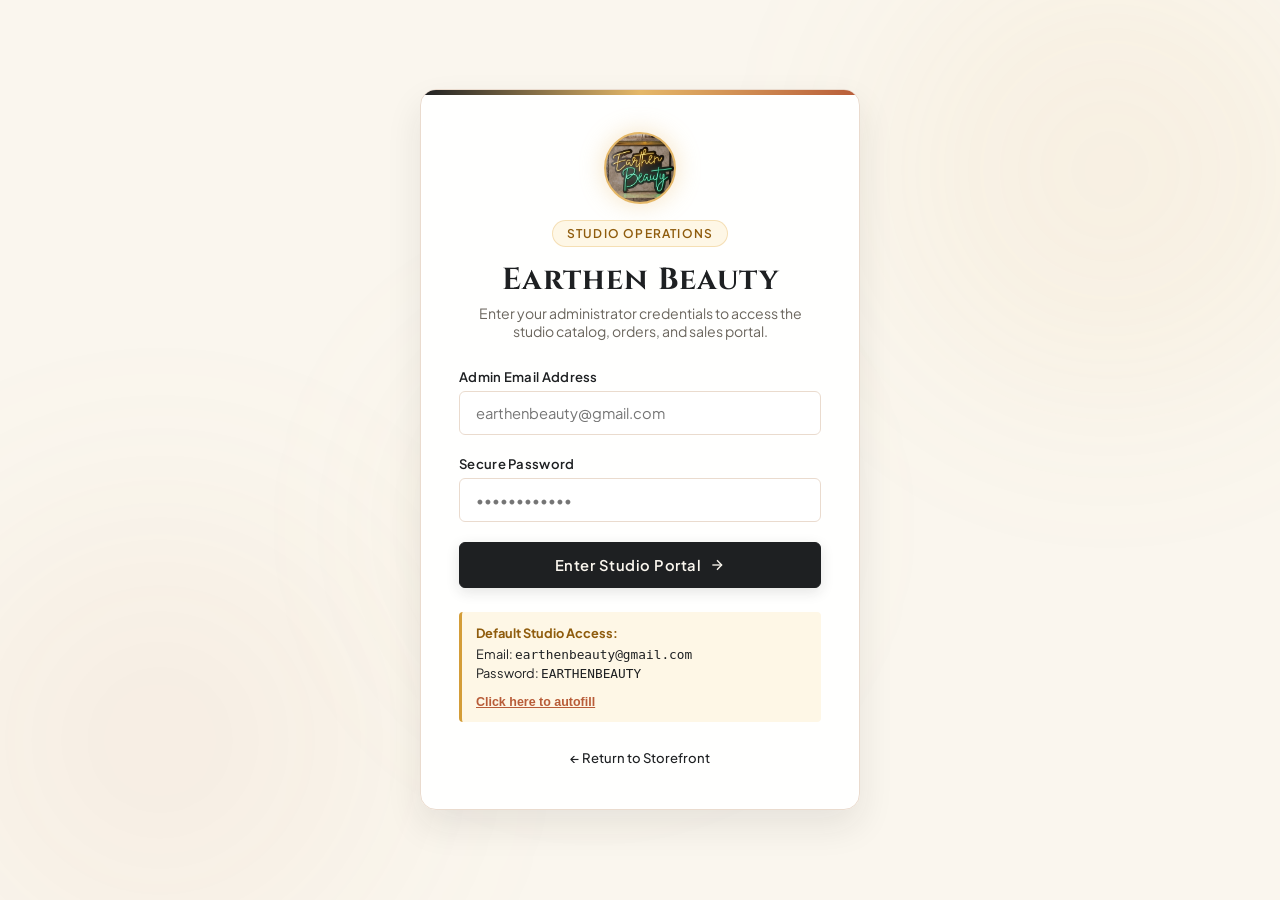
==== admin.html @ 443bb462 "Initial commit: Earthen Beauty full-stack platform with secure admin portal, Razorpay, Shiprocket, a" ====
<!DOCTYPE html>
<html lang="en">
<head>
  <meta charset="UTF-8">
  <meta name="viewport" content="width=device-width, initial-scale=1.0">
  <title>Studio Administration Portal | Earthen Beauty by Nupur</title>
  <link rel="stylesheet" href="css/admin.css">
  <link rel="icon" type="image/x-icon" href="images/categories/Candle.jpeg">
</head>
<body>

  <!-- Ambient Atmospheric Glow Orbs (Motion.dev Animated) -->
  <div class="admin-ambient-glow orb-terracotta" id="orb-terracotta"></div>
  <div class="admin-ambient-glow orb-forest" id="orb-forest"></div>
  <div class="admin-ambient-glow orb-gold" id="orb-gold"></div>

  <!-- ==========================================
       VIEW 1: SECURE ADMIN LOGIN
  ========================================== -->
  <div id="admin-login-view" class="admin-login-wrapper">
    <div class="admin-login-card">
      <div class="admin-login-header">
        <div class="admin-brand-emblem" style="background-image: url('images/hero/hero-bg.png');"></div>
        <span class="admin-login-badge">Studio Operations</span>
        <h1>Earthen Beauty</h1>
        <p>Enter your administrator credentials to access the studio catalog, orders, and sales portal.</p>
      </div>

      <div id="admin-login-error" class="login-credentials-hint" style="background:#fce8e6; border-left-color:#c5221f; color:#c5221f; display:none; margin-bottom:16px;">
        <!-- Error messages inserted here -->
      </div>

      <form id="admin-login-form">
        <div class="form-group">
          <label for="admin-email">Admin Email Address</label>
          <input type="email" id="admin-email" class="form-control" placeholder="earthenbeauty@gmail.com" required autocomplete="username">
        </div>

        <div class="form-group">
          <label for="admin-password">Secure Password</label>
          <input type="password" id="admin-password" class="form-control" placeholder="••••••••••••" required autocomplete="current-password">
        </div>

        <button type="submit" id="admin-login-submit-btn" class="btn-primary">
          <span>Enter Studio Portal</span>
          <svg viewBox="0 0 24 24" width="16" height="16" fill="none" stroke="currentColor" stroke-width="2"><line x1="5" y1="12" x2="19" y2="12"/><polyline points="12 5 19 12 12 19"/></svg>
        </button>
      </form>

      <div class="login-credentials-hint">
        <strong>Default Studio Access:</strong>
        Email: <code>earthenbeauty@gmail.com</code><br>
        Password: <code>EARTHENBEAUTY</code>
        <div style="margin-top: 8px;">
          <button type="button" onclick="fillAdminDemo()" style="background:none; border:none; color:var(--primary-terracotta); font-weight:600; font-size:0.78rem; cursor:pointer; text-decoration:underline;">Click here to autofill</button>
        </div>
      </div>

      <div style="text-align: center; margin-top: 24px;">
        <a href="index.html" style="font-size: 0.82rem; color: var(--forest-green); text-decoration: none; font-weight: 500;">← Return to Storefront</a>
      </div>
    </div>
  </div>

  <!-- ==========================================
       VIEW 2: ADMIN WORKSPACE (LOGGED IN)
  ========================================== -->
  <div id="admin-workspace-view" class="admin-workspace" style="display: none;">

    <!-- Top Navigation Bar -->
    <header class="admin-navbar">
      <div class="admin-navbar-inner">
        <a href="#" class="admin-brand">
          <div class="admin-logo-mark" style="background-image: url('images/hero/hero-bg.png');"></div>
          <div class="admin-brand-text">
            <h2>Earthen Beauty</h2>
            <span>Studio Admin</span>
          </div>
        </a>

        <!-- Navigation Tabs -->
        <nav class="admin-nav-tabs">
          <div class="nav-tab-indicator" id="nav-tab-indicator"></div>
          <button type="button" class="admin-tab-btn active" data-tab="dashboard" onclick="switchTab('dashboard')">
            <svg viewBox="0 0 24 24" width="15" height="15" fill="none" stroke="currentColor" stroke-width="2"><rect x="3" y="3" width="7" height="9" rx="1"/><rect x="14" y="3" width="7" height="5" rx="1"/><rect x="14" y="12" width="7" height="9" rx="1"/><rect x="3" y="16" width="7" height="5" rx="1"/></svg>
            <span>Dashboard</span>
          </button>
          <button type="button" class="admin-tab-btn" data-tab="products" onclick="switchTab('products')">
            <svg viewBox="0 0 24 24" width="15" height="15" fill="none" stroke="currentColor" stroke-width="2"><path d="M6 2L3 6v14a2 2 0 0 0 2 2h14a2 2 0 0 0 2-2V6l-3-4z"/><line x1="3" y1="6" x2="21" y2="6"/><path d="M16 10a4 4 0 0 1-8 0"/></svg>
            <span>Products</span>
          </button>
          <button type="button" class="admin-tab-btn" data-tab="orders" onclick="switchTab('orders')">
            <svg viewBox="0 0 24 24" width="15" height="15" fill="none" stroke="currentColor" stroke-width="2"><path d="M21 16V8a2 2 0 0 0-1-1.73l-7-4a2 2 0 0 0-2 0l-7 4A2 2 0 0 0 3 8v8a2 2 0 0 0 1 1.73l7 4a2 2 0 0 0 2 0l7-4A2 2 0 0 0 21 16z"/><polyline points="3.27 6.96 12 12.01 20.73 6.96"/><line x1="12" y1="22.08" x2="12" y2="12"/></svg>
            <span>Orders</span>
          </button>
          <button type="button" class="admin-tab-btn" data-tab="inquiries" onclick="switchTab('inquiries')">
            <svg viewBox="0 0 24 24" width="15" height="15" fill="none" stroke="currentColor" stroke-width="2"><path d="M21 15a2 2 0 0 1-2 2H7l-4 4V5a2 2 0 0 1 2-2h14a2 2 0 0 1 2 2z"/></svg>
            <span>Inquiries</span>
          </button>
          <button type="button" class="admin-tab-btn" data-tab="team" onclick="switchTab('team')">
            <svg viewBox="0 0 24 24" width="15" height="15" fill="none" stroke="currentColor" stroke-width="2"><path d="M17 21v-2a4 4 0 0 0-4-4H5a4 4 0 0 0-4 4v2"/><circle cx="9" cy="7" r="4"/><path d="M23 21v-2a4 4 0 0 0-3-3.87"/><path d="M16 3.13a4 4 0 0 1 0 7.75"/></svg>
            <span>Team</span>
          </button>
        </nav>

        <!-- Right User Actions -->
        <div class="admin-nav-actions">
          <a href="index.html" target="_blank" class="storefront-link" title="Open live storefront in new tab">
            <svg viewBox="0 0 24 24" width="14" height="14" fill="none" stroke="currentColor" stroke-width="2"><circle cx="12" cy="12" r="10"/><line x1="2" y1="12" x2="22" y2="12"/><path d="M12 2a15.3 15.3 0 0 1 4 10 15.3 15.3 0 0 1-4 10 15.3 15.3 0 0 1-4-10 15.3 15.3 0 0 1 4-10z"/></svg>
            <span>View Store</span>
          </a>
          <div class="admin-user-info">
            <div class="admin-avatar" id="admin-avatar-letter">A</div>
            <div class="admin-user-details">
              <div class="admin-user-name" id="admin-profile-name">Studio Admin</div>
              <div class="admin-user-role" id="admin-profile-role">earthenbeauty@gmail.com</div>
            </div>
          </div>
          <button type="button" class="btn-logout" onclick="adminLogout()" title="Sign Out">
            <svg viewBox="0 0 24 24" width="14" height="14" fill="none" stroke="currentColor" stroke-width="2"><path d="M9 21H5a2 2 0 0 1-2-2V5a2 2 0 0 1 2-2h4"/><polyline points="16 17 21 12 16 7"/><line x1="21" y1="12" x2="9" y2="12"/></svg>
            <span>Sign Out</span>
          </button>
        </div>
      </div>
    </header>

    <!-- Main Workspace Container -->
    <main class="admin-container">

      <!-- ==========================================
           TAB 1: DASHBOARD
      ========================================== -->
      <div id="tab-dashboard" class="admin-tab-pane">
        <div class="page-header">
          <div class="page-title">
            <h1>Studio Overview</h1>
            <p>Real-time orders, catalog health, and sales performance.</p>
          </div>
          <div class="quick-action-bar" style="margin-bottom:0;">
            <button type="button" class="btn-accent" onclick="openAddProductModal()">
              <svg viewBox="0 0 24 24" width="15" height="15" fill="none" stroke="currentColor" stroke-width="2.5"><line x1="12" y1="5" x2="12" y2="19"/><line x1="5" y1="12" x2="19" y2="12"/></svg>
              <span>Add New Product</span>
            </button>
            <button type="button" class="btn-secondary" onclick="switchTab('orders')">Manage Orders</button>
          </div>
        </div>

        <!-- 4 Stat Metric Cards -->
        <div class="stats-grid">
          <div class="stat-card">
            <div class="stat-info">
              <span>Total Revenue</span>
              <h3 id="dash-revenue">₹0</h3>
              <p>Razorpay settled sales</p>
            </div>
            <div class="stat-icon revenue">
              <svg viewBox="0 0 24 24" width="22" height="22" fill="none" stroke="currentColor" stroke-width="2"><line x1="12" y1="1" x2="12" y2="23"/><path d="M17 5H9.5a3.5 3.5 0 0 0 0 7h5a3.5 3.5 0 0 1 0 7H6"/></svg>
            </div>
          </div>

          <div class="stat-card">
            <div class="stat-info">
              <span>Customer Orders</span>
              <h3 id="dash-orders">0 / 0</h3>
              <p>Paid vs total recorded</p>
            </div>
            <div class="stat-icon orders">
              <svg viewBox="0 0 24 24" width="22" height="22" fill="none" stroke="currentColor" stroke-width="2"><path d="M21 16V8a2 2 0 0 0-1-1.73l-7-4a2 2 0 0 0-2 0l-7 4A2 2 0 0 0 3 8v8a2 2 0 0 0 1 1.73l7 4a2 2 0 0 0 2 0l7-4A2 2 0 0 0 21 16z"/><polyline points="3.27 6.96 12 12.01 20.73 6.96"/><line x1="12" y1="22.08" x2="12" y2="12"/></svg>
            </div>
          </div>

          <div class="stat-card">
            <div class="stat-info">
              <span>Live Products</span>
              <h3 id="dash-products">0</h3>
              <p>Active in shop catalog</p>
            </div>
            <div class="stat-icon products">
              <svg viewBox="0 0 24 24" width="22" height="22" fill="none" stroke="currentColor" stroke-width="2"><path d="M6 2L3 6v14a2 2 0 0 0 2 2h14a2 2 0 0 0 2-2V6l-3-4z"/><line x1="3" y1="6" x2="21" y2="6"/><path d="M16 10a4 4 0 0 1-8 0"/></svg>
            </div>
          </div>

          <div class="stat-card">
            <div class="stat-info">
              <span>Total Customers</span>
              <h3 id="dash-customers">0</h3>
              <p>Registered buyers</p>
            </div>
            <div class="stat-icon customers">
              <svg viewBox="0 0 24 24" width="22" height="22" fill="none" stroke="currentColor" stroke-width="2"><path d="M17 21v-2a4 4 0 0 0-4-4H5a4 4 0 0 0-4 4v2"/><circle cx="9" cy="7" r="4"/><path d="M23 21v-2a4 4 0 0 0-3-3.87"/><path d="M16 3.13a4 4 0 0 1 0 7.75"/></svg>
            </div>
          </div>
        </div>

        <!-- Recent Orders Card -->
        <div class="admin-card">
          <div class="admin-card-header">
            <h2>Recent Orders & Fulfillment</h2>
            <button type="button" class="btn-secondary" onclick="switchTab('orders')">View All Orders →</button>
          </div>
          <div class="table-responsive">
            <table class="admin-table">
              <thead>
                <tr>
                  <th>Order #</th>
                  <th>Customer</th>
                  <th>Amount</th>
                  <th>Payment Status</th>
                  <th>Shipment</th>
                  <th>Date</th>
                </tr>
              </thead>
              <tbody id="dash-recent-orders-tbody">
                <tr><td colspan="6" style="text-align:center; padding:30px; color:var(--text-muted);">Loading orders...</td></tr>
              </tbody>
            </table>
          </div>
        </div>
      </div>

      <!-- ==========================================
           TAB 2: PRODUCTS & CATALOG
      ========================================== -->
      <div id="tab-products" class="admin-tab-pane" style="display: none;">
        <div class="page-header">
          <div class="page-title">
            <h1>Catalog Management</h1>
            <p>Add new products, update prices, toggle stock, and upload photographs.</p>
          </div>
          <button type="button" class="btn-accent" onclick="openAddProductModal()">
            <svg viewBox="0 0 24 24" width="15" height="15" fill="none" stroke="currentColor" stroke-width="2.5"><line x1="12" y1="5" x2="12" y2="19"/><line x1="5" y1="12" x2="19" y2="12"/></svg>
            <span>Add New Product</span>
          </button>
        </div>

        <div class="admin-card">
          <div class="admin-card-header">
            <div style="display:flex; align-items:center; gap:12px; flex-wrap:wrap;">
              <input type="text" id="product-search-input" class="form-control" style="width:240px; padding:8px 12px; font-size:0.85rem;" placeholder="Search products..." oninput="filterProducts()">
              <select id="product-category-filter" class="form-control" style="width:200px; padding:8px 12px; font-size:0.85rem;" onchange="filterProducts()">
                <option value="">All Categories</option>
                <option value="candles">Candles</option>
                <option value="diffusers">Diffusers</option>
                <option value="mist-spray">Mist & Spray</option>
                <option value="wax-sachet">Wax Sachet</option>
                <option value="soaps">Soaps</option>
                <option value="concrete-decor">Concrete Decor</option>
              </select>
            </div>
            <span class="badge badge-paid" id="products-count-badge">0 items</span>
          </div>

          <div class="table-responsive">
            <table class="admin-table">
              <thead>
                <tr>
                  <th>Product Details</th>
                  <th>Price (₹)</th>
                  <th>Inventory</th>
                  <th>Description</th>
                  <th>Actions</th>
                </tr>
              </thead>
              <tbody id="products-table-tbody">
                <tr><td colspan="5" style="text-align:center; padding:40px; color:var(--text-muted);">Loading catalog items...</td></tr>
              </tbody>
            </table>
          </div>
        </div>
      </div>

      <!-- ==========================================
           TAB 3: ORDERS & SHIPROCKET
      ========================================== -->
      <div id="tab-orders" class="admin-tab-pane" style="display: none;">
        <div class="page-header">
          <div class="page-title">
            <h1>Customer Orders & Shiprocket Fulfillment</h1>
            <p>Monitor Razorpay payments and manage Shiprocket dispatches.</p>
          </div>
          <div style="display:flex; align-items:center; gap:12px;">
            <select id="orders-status-filter" class="form-control" style="width:180px; padding:8px 12px; font-size:0.85rem;" onchange="filterOrders()">
              <option value="">All Orders</option>
              <option value="paid">Paid Only</option>
              <option value="pending">Pending Payment</option>
              <option value="shipped">Shipped</option>
            </select>
          </div>
        </div>

        <div class="admin-card">
          <div class="table-responsive">
            <table class="admin-table">
              <thead>
                <tr>
                  <th>Order # & Date</th>
                  <th>Customer & Delivery</th>
                  <th>Items</th>
                  <th>Total</th>
                  <th>Payment (Razorpay)</th>
                  <th>Shipment (Shiprocket)</th>
                  <th>Action</th>
                </tr>
              </thead>
              <tbody id="orders-table-tbody">
                <tr><td colspan="7" style="text-align:center; padding:40px; color:var(--text-muted);">Loading customer orders...</td></tr>
              </tbody>
            </table>
          </div>
        </div>
      </div>

      <!-- ==========================================
           TAB 4: INQUIRIES & CUSTOM QUOTES
      ========================================== -->
      <div id="tab-inquiries" class="admin-tab-pane" style="display: none;">
        <div class="page-header">
          <div class="page-title">
            <h1>Customer Inquiries & Custom Quotes</h1>
            <p>View messages from Contact form and Bulk Order / Bespoke candle requests.</p>
          </div>
          <div style="display:flex; align-items:center; gap:12px;">
            <select id="inquiries-type-filter" class="form-control" style="width:180px; padding:8px 12px; font-size:0.85rem;" onchange="filterInquiries()">
              <option value="all">All Submissions</option>
              <option value="contact">Contact Messages</option>
              <option value="custom_quotes">Bulk Quotes</option>
            </select>
          </div>
        </div>

        <div class="admin-card">
          <div class="table-responsive">
            <table class="admin-table">
              <thead>
                <tr>
                  <th>Type & Date</th>
                  <th>Contact Details</th>
                  <th>Subject / Occasion</th>
                  <th>Message / Requirements</th>
                  <th>Status</th>
                  <th>Action</th>
                </tr>
              </thead>
              <tbody id="inquiries-table-tbody">
                <tr><td colspan="6" style="text-align:center; padding:40px; color:var(--text-muted);">Loading inquiries & quotes...</td></tr>
              </tbody>
            </table>
          </div>
        </div>
      </div>

      <!-- ==========================================
           TAB 4: STUDIO TEAM
      ========================================== -->
      <div id="tab-team" class="admin-tab-pane" style="display: none;">
        <div class="page-header">
          <div class="page-title">
            <h1>Studio Administrators</h1>
            <p>Manage team member logins and permissions.</p>
          </div>
        </div>

        <div style="display:grid; grid-template-columns:2fr 1fr; gap:24px;" class="form-grid-2">
          <!-- Team Table -->
          <div class="admin-card">
            <div class="admin-card-header">
              <h2>Active Administrators</h2>
            </div>
            <div class="table-responsive">
              <table class="admin-table">
                <thead>
                  <tr>
                    <th>Name</th>
                    <th>Email</th>
                    <th>Role</th>
                    <th>Created</th>
                    <th>Remove</th>
                  </tr>
                </thead>
                <tbody id="team-table-tbody">
                  <tr><td colspan="5" style="text-align:center; padding:30px; color:var(--text-muted);">Loading administrators...</td></tr>
                </tbody>
              </table>
            </div>
          </div>

          <!-- Add Admin Form -->
          <div class="admin-card">
            <div class="admin-card-header">
              <h2>Add Administrator</h2>
            </div>
            <div style="padding: 24px;">
              <form onsubmit="addNewAdmin(event)">
                <div class="form-group">
                  <label>Full Name</label>
                  <input type="text" id="new-admin-name" class="form-control" placeholder="e.g. Nupur Sharma" required>
                </div>
                <div class="form-group">
                  <label>Email Address</label>
                  <input type="email" id="new-admin-email" class="form-control" placeholder="e.g. nupur@earthenbeauty.com" required>
                </div>
                <div class="form-group">
                  <label>Password</label>
                  <input type="password" id="new-admin-password" class="form-control" placeholder="••••••••" required>
                </div>
                <div class="form-group">
                  <label>Access Role</label>
                  <select id="new-admin-role" class="form-control">
                    <option value="admin">Administrator</option>
                    <option value="manager">Operations Manager</option>
                  </select>
                </div>
                <button type="submit" class="btn-primary" style="margin-top:8px;">Add Team Member</button>
              </form>
            </div>
          </div>
        </div>
      </div>

    </main>
  </div>

  <!-- ==========================================
       MODAL: ADD / EDIT PRODUCT
  ========================================== -->
  <div id="product-modal" class="admin-modal-backdrop" onclick="if(event.target === this) closeProductModal()">
    <div class="admin-modal-card">
      <div class="modal-header">
        <h3 id="product-modal-title">Add New Handcrafted Product</h3>
        <button type="button" class="modal-close-btn" onclick="closeProductModal()">×</button>
      </div>

      <div class="form-group">
        <label>Product Photograph</label>
        <div class="upload-dropzone">
          <input type="file" id="modal-prod-file" accept="image/png, image/jpeg, image/webp">
          <p style="font-size:0.88rem; color:var(--text-main); font-weight:600;">Click or drag an image here</p>
          <p style="font-size:0.76rem; color:var(--text-muted);">Supports JPG, PNG, or WEBP</p>
          <img id="modal-image-preview" class="upload-preview" alt="Preview">
        </div>
        <div style="margin-top:8px;">
          <input type="text" id="modal-image-url-input" class="form-control" style="font-size:0.8rem;" placeholder="Or paste existing image path / URL (e.g. images/candles/...)">
        </div>
      </div>

      <div class="form-grid-2">
        <div class="form-group">
          <label>Product Name</label>
          <input type="text" id="modal-prod-name" class="form-control" placeholder="e.g. Lotus Urli Candle" required>
        </div>
        <div class="form-group">
          <label>Price in INR (₹)</label>
          <input type="number" id="modal-prod-price" class="form-control" placeholder="399" min="1" step="1" required>
        </div>
      </div>

      <div class="form-grid-2">
        <div class="form-group">
          <label>Category</label>
          <select id="modal-prod-category" class="form-control">
            <option value="candles">Candles</option>
            <option value="diffusers">Diffusers</option>
            <option value="mist-spray">Mist & Spray</option>
            <option value="wax-sachet">Wax Sachet</option>
            <option value="soaps">Soaps</option>
            <option value="concrete-decor">Concrete Decor</option>
          </select>
        </div>
        <div class="form-group">
          <label>Subcategory (Optional)</label>
          <input type="text" id="modal-prod-subcategory" class="form-control" placeholder="e.g. wooden-base, glass-jar, urli, linen-mist">
        </div>
      </div>

      <div class="form-group">
        <label>Description / Fragrance Notes</label>
        <textarea id="modal-prod-desc" class="form-control" rows="3" placeholder="Artisanal hand-poured candle crafted with natural soy wax and pure essential oils..."></textarea>
      </div>

      <div class="form-group" style="display:flex; align-items:center; gap:10px;">
        <input type="checkbox" id="modal-prod-stock" style="width:18px; height:18px; accent-color:var(--primary-terracotta);" checked>
        <label for="modal-prod-stock" style="margin-bottom:0; cursor:pointer;">Available in Stock (Visible to customers)</label>
      </div>

      <div style="display:flex; justify-content:flex-end; gap:12px; margin-top:24px;">
        <button type="button" class="btn-secondary" onclick="closeProductModal()">Cancel</button>
        <button type="button" class="btn-accent" onclick="saveProductModal()">Save Product</button>
      </div>
    </div>
  </div>

  <!-- Toast Container -->
  <div id="admin-toast-container" class="admin-toast-container"></div>

  <!-- Scripts -->
  <script src="js/motion.js"></script>
  <script src="js/admin-motions.js"></script>
  <script src="js/products.js"></script>
  <script src="js/admin.js"></script>
</body>
</html>
---- css/admin.css ----
/* ===================================================
   Earthen Beauty by Nupur - Studio Admin Portal Styles
   Warm Minimalist Luxury Theme (Vanilla Ivory, Charcoal & Honey Amber)
=================================================== */

@import url('https://fonts.googleapis.com/css2?family=Cinzel:wght@400;500;600;700&family=Playfair+Display:ital,wght@0,400;0,500;0,600;0,700;1,400;1,600&family=Plus+Jakarta+Sans:wght@300;400;500;600;700&family=Poppins:wght@300;400;500;600;700&display=swap');

:root {
  /* Warm Vanilla Ivory Canvas */
  --bg-sand: #faf6ee;
  --canvas-bg: #faf6ee;
  --warm-cream: #f5efe3;
  --card-bg: #ffffff;
  
  /* Deep Soft Charcoal & Typography */
  --text-main: #1e2022;
  --charcoal: #1e2022;
  --forest-green: #1e2022;
  --text-muted: #6b665e;
  --border-color: #eadbce;
  --border-light: rgba(30, 32, 34, 0.08);
  
  /* Warm Sunlight & Honey Amber */
  --gold-accent: #e5b869;
  --gold-deep: #d49d38;
  --gold-pale: #fef7e6;
  
  /* Terracotta Earth Accents */
  --primary-terracotta: #b85c38;
  --primary-deep: #964424;
  --primary-light: #d47750;
  --primary-pale: #fbf1ec;
  
  /* Botanical Accents */
  --moss-green: #294d3c;
  --sage-green: #537562;
  --sage-pale: #fef7e6;
  
  /* Status Badges */
  --badge-green-bg: #eaf5ec;
  --badge-green-text: #1e6838;
  --badge-amber-bg: #fef7e6;
  --badge-amber-text: #8f5c0d;
  --badge-red-bg: #fce8e6;
  --badge-red-text: #b3261e;

  /* Ambient Warm Shadows */
  --shadow-sm: 0 2px 10px rgba(30, 32, 34, 0.04);
  --shadow-md: 0 6px 22px rgba(30, 32, 34, 0.06);
  --shadow-lg: 0 16px 36px rgba(30, 32, 34, 0.09);
  
  --radius-sm: 6px;
  --radius-md: 12px;
  --radius-lg: 16px;
  --radius-full: 9999px;
  --transition: all 0.25s cubic-bezier(0.16, 1, 0.3, 1);
}

* {
  box-sizing: border-box;
  margin: 0;
  padding: 0;
}

body {
  font-family: 'Plus Jakarta Sans', 'Poppins', sans-serif;
  background-color: var(--bg-sand);
  color: var(--text-main);
  min-height: 100vh;
  display: flex;
  flex-direction: column;
  position: relative;
  overflow-x: hidden;
}

/* ===================================================
   AMBIENT ATMOSPHERIC GLOW ORBS (Warm Honey & Terracotta)
=================================================== */
.admin-ambient-glow {
  position: fixed;
  border-radius: 50%;
  pointer-events: none;
  filter: blur(100px);
  z-index: 0;
  opacity: 0.35;
  will-change: transform, opacity;
}

.orb-terracotta {
  width: 540px;
  height: 540px;
  top: -100px;
  right: -100px;
  background: radial-gradient(circle, rgba(229, 184, 105, 0.35) 0%, rgba(212, 157, 56, 0.1) 60%, transparent 80%);
}

.orb-forest {
  width: 600px;
  height: 600px;
  bottom: -140px;
  left: -140px;
  background: radial-gradient(circle, rgba(184, 92, 56, 0.22) 0%, rgba(229, 184, 105, 0.08) 60%, transparent 80%);
}

.orb-gold {
  width: 420px;
  height: 420px;
  top: 35%;
  left: 30%;
  background: radial-gradient(circle, rgba(212, 157, 56, 0.25) 0%, rgba(254, 247, 230, 0.08) 70%, transparent 80%);
}

/* ===================================================
   ADMIN LOGIN VIEW
=================================================== */
.admin-login-wrapper {
  position: relative;
  z-index: 1;
  min-height: 100vh;
  display: flex;
  align-items: center;
  justify-content: center;
  padding: 24px;
}

.admin-login-card {
  width: 100%;
  max-width: 440px;
  background: rgba(255, 255, 255, 0.94);
  backdrop-filter: blur(18px);
  -webkit-backdrop-filter: blur(18px);
  border: 1px solid var(--border-color);
  border-radius: var(--radius-lg);
  padding: 42px 38px;
  box-shadow: var(--shadow-lg);
  position: relative;
  overflow: hidden;
}

.admin-login-card::before {
  content: '';
  position: absolute;
  top: 0;
  left: 0;
  right: 0;
  height: 5px;
  background: linear-gradient(90deg, #1e2022, var(--gold-accent), var(--primary-terracotta));
}

.admin-login-header {
  text-align: center;
  margin-bottom: 28px;
}

.admin-brand-emblem {
  width: 72px;
  height: 72px;
  border-radius: 50%;
  background-size: cover;
  background-position: center;
  margin: 0 auto 16px;
  border: 2.5px solid var(--gold-accent);
  box-shadow: 0 0 24px rgba(229, 184, 105, 0.4);
}

.admin-login-badge {
  display: inline-flex;
  align-items: center;
  gap: 6px;
  background: var(--gold-pale);
  color: #8f5c0d;
  border: 1px solid rgba(229, 184, 105, 0.4);
  font-size: 0.75rem;
  font-weight: 600;
  text-transform: uppercase;
  letter-spacing: 1.2px;
  padding: 5px 14px;
  border-radius: var(--radius-full);
  margin-bottom: 12px;
}

.admin-login-header h1 {
  font-family: 'Cinzel', 'Playfair Display', serif;
  font-size: 1.9rem;
  letter-spacing: 1px;
  color: var(--charcoal);
  margin-bottom: 4px;
}

.admin-login-header p {
  font-size: 0.88rem;
  color: var(--text-muted);
}

.form-group {
  margin-bottom: 20px;
}

.form-group label {
  display: block;
  font-size: 0.82rem;
  font-weight: 600;
  color: var(--charcoal);
  margin-bottom: 6px;
  letter-spacing: 0.3px;
}

.form-control {
  width: 100%;
  padding: 12px 16px;
  font-family: 'Plus Jakarta Sans', 'Poppins', sans-serif;
  font-size: 0.92rem;
  color: var(--text-main);
  background: #ffffff;
  border: 1.5px solid var(--border-color);
  border-radius: var(--radius-sm);
  outline: none;
  transition: var(--transition);
}

.form-control:focus {
  border-color: var(--charcoal);
  box-shadow: 0 0 0 3px rgba(229, 184, 105, 0.25);
}

.btn-primary {
  width: 100%;
  padding: 13px 20px;
  background: var(--charcoal);
  color: var(--bg-sand);
  border: 1.5px solid var(--charcoal);
  border-radius: var(--radius-sm);
  font-family: 'Plus Jakarta Sans', 'Poppins', sans-serif;
  font-size: 0.92rem;
  font-weight: 600;
  letter-spacing: 0.5px;
  cursor: pointer;
  display: inline-flex;
  align-items: center;
  justify-content: center;
  gap: 8px;
  transition: var(--transition);
  box-shadow: 0 4px 14px rgba(30, 32, 34, 0.12);
}

.btn-primary:hover {
  background: var(--gold-deep);
  border-color: var(--gold-deep);
  color: var(--charcoal);
  transform: translateY(-2px);
  box-shadow: 0 8px 22px rgba(229, 184, 105, 0.4);
}

.btn-primary:active {
  transform: translateY(0);
}

.login-credentials-hint {
  margin-top: 24px;
  padding: 12px 14px;
  background: var(--gold-pale);
  border-left: 3px solid var(--gold-deep);
  border-radius: 4px;
  font-size: 0.8rem;
  color: var(--charcoal);
  line-height: 1.45;
}

.login-credentials-hint strong {
  display: block;
  margin-bottom: 2px;
  color: #8f5c0d;
}

/* ===================================================
   ADMIN PORTAL WORKSPACE
=================================================== */
.admin-workspace {
  position: relative;
  z-index: 1;
  display: flex;
  flex-direction: column;
  min-height: 100vh;
}

/* Header Navbar */
.admin-navbar {
  background: rgba(250, 246, 238, 0.95);
  backdrop-filter: blur(18px);
  -webkit-backdrop-filter: blur(18px);
  border-bottom: 1px solid var(--border-color);
  position: sticky;
  top: 0;
  z-index: 100;
  box-shadow: 0 4px 18px rgba(30, 32, 34, 0.04);
}

.admin-navbar-inner {
  max-width: 1380px;
  margin: 0 auto;
  padding: 0 24px;
  height: 70px;
  display: flex;
  align-items: center;
  justify-content: space-between;
}

.admin-brand {
  display: flex;
  align-items: center;
  gap: 14px;
  text-decoration: none;
}

.admin-logo-mark {
  width: 42px;
  height: 42px;
  background-size: cover;
  background-position: center;
  border-radius: 50%;
  border: 2px solid var(--gold-accent);
  box-shadow: 0 0 16px rgba(229, 184, 105, 0.35);
  flex-shrink: 0;
  transition: var(--transition);
}

.admin-logo-mark:hover {
  transform: scale(1.05);
  box-shadow: 0 0 22px rgba(229, 184, 105, 0.5);
}

.admin-brand-text h2 {
  font-family: 'Cinzel', 'Playfair Display', serif;
  font-size: 1.25rem;
  color: var(--charcoal);
  letter-spacing: 1px;
  line-height: 1.1;
}

.admin-brand-text span {
  font-size: 0.7rem;
  font-weight: 700;
  color: var(--gold-deep);
  letter-spacing: 1.2px;
  text-transform: uppercase;
}

/* Navigation Tabs & Animated Pill Indicator */
.admin-nav-tabs {
  display: flex;
  gap: 4px;
  position: relative;
  background: rgba(30, 32, 34, 0.05);
  padding: 4px;
  border-radius: var(--radius-full);
  border: 1px solid var(--border-color);
}

.nav-tab-indicator {
  position: absolute;
  top: 4px;
  bottom: 4px;
  left: 0;
  background: #ffffff;
  border-radius: var(--radius-full);
  box-shadow: 0 2px 10px rgba(30, 32, 34, 0.08);
  border: 1px solid var(--border-color);
  pointer-events: none;
  z-index: 1;
  width: 0;
  will-change: transform, width;
}

.admin-tab-btn {
  position: relative;
  z-index: 2;
  background: transparent;
  border: none;
  padding: 8px 16px;
  border-radius: var(--radius-full);
  font-family: 'Plus Jakarta Sans', 'Poppins', sans-serif;
  font-size: 0.85rem;
  font-weight: 500;
  color: var(--text-muted);
  cursor: pointer;
  display: flex;
  align-items: center;
  gap: 7px;
  transition: color 0.2s ease;
}

.admin-tab-btn svg {
  flex-shrink: 0;
  stroke: currentColor;
  transition: transform 0.2s ease, stroke 0.2s ease;
}

.admin-tab-btn:hover {
  color: var(--charcoal);
}

.admin-tab-btn:hover svg {
  transform: translateY(-1px);
}

.admin-tab-btn.active {
  background: transparent;
  color: var(--charcoal);
  font-weight: 600;
}

.admin-tab-btn.active svg {
  stroke: var(--primary-terracotta);
}

/* Right Header Actions */
.admin-nav-actions {
  display: flex;
  align-items: center;
  gap: 14px;
}

.storefront-link {
  display: inline-flex;
  align-items: center;
  gap: 6px;
  padding: 7px 15px;
  background: #ffffff;
  color: var(--charcoal);
  font-size: 0.82rem;
  font-weight: 600;
  text-decoration: none;
  border-radius: var(--radius-full);
  transition: var(--transition);
  border: 1.5px solid var(--border-color);
}

.storefront-link svg {
  stroke: currentColor;
}

.storefront-link:hover {
  background: var(--charcoal);
  border-color: var(--charcoal);
  color: var(--canvas-bg);
}

.admin-user-info {
  display: flex;
  align-items: center;
  gap: 10px;
}

.admin-avatar {
  width: 36px;
  height: 36px;
  background: var(--charcoal);
  color: var(--gold-accent);
  border-radius: 50%;
  display: flex;
  align-items: center;
  justify-content: center;
  font-weight: 600;
  font-size: 0.85rem;
  border: 1.5px solid var(--gold-accent);
  box-shadow: 0 0 10px rgba(229, 184, 105, 0.3);
}

.admin-user-details {
  line-height: 1.2;
}

.admin-user-name {
  font-size: 0.82rem;
  font-weight: 600;
  color: var(--charcoal);
}

.admin-user-role {
  font-size: 0.72rem;
  color: var(--text-muted);
}

.btn-logout {
  background: #ffffff;
  border: 1.5px solid var(--border-color);
  padding: 7px 14px;
  border-radius: var(--radius-full);
  font-family: 'Plus Jakarta Sans', 'Poppins', sans-serif;
  font-size: 0.78rem;
  font-weight: 500;
  color: var(--text-muted);
  cursor: pointer;
  display: inline-flex;
  align-items: center;
  gap: 6px;
  transition: var(--transition);
}

.btn-logout svg {
  stroke: currentColor;
}

.btn-logout:hover {
  background: var(--badge-red-bg);
  border-color: var(--badge-red-text);
  color: var(--badge-red-text);
}

.btn-logout:hover {
  border-color: var(--charcoal);
  color: var(--charcoal);
  background: var(--warm-cream);
}

/* Main Content Area */
.admin-container {
  max-width: 1380px;
  margin: 0 auto;
  padding: 32px 24px 60px;
  width: 100%;
  flex: 1;
}

/* Page Header with Action */
.page-header {
  display: flex;
  align-items: center;
  justify-content: space-between;
  margin-bottom: 28px;
  flex-wrap: wrap;
  gap: 16px;
}

.page-title h1 {
  font-family: 'Cinzel', 'Playfair Display', serif;
  font-size: 1.9rem;
  letter-spacing: 0.8px;
  color: var(--charcoal);
  margin-bottom: 4px;
}

.page-title p {
  font-size: 0.9rem;
  color: var(--text-muted);
}

/* ===================================================
   METRIC STAT CARDS (DASHBOARD)
=================================================== */
.stats-grid {
  display: grid;
  grid-template-columns: repeat(auto-fit, minmax(240px, 1fr));
  gap: 20px;
  margin-bottom: 32px;
}

.stat-card {
  background: #ffffff;
  border: 1px solid var(--border-color);
  border-radius: var(--radius-md);
  padding: 26px 24px;
  box-shadow: var(--shadow-sm);
  display: flex;
  align-items: flex-start;
  justify-content: space-between;
  position: relative;
  overflow: hidden;
  will-change: transform;
  transform-style: preserve-3d;
  transition: var(--transition);
}

.stat-card::before {
  content: '';
  position: absolute;
  top: 0;
  left: 0;
  bottom: 0;
  width: 4px;
  background: linear-gradient(180deg, var(--gold-accent), var(--gold-deep));
  opacity: 0.9;
}

.stat-card:hover {
  border-color: var(--gold-accent);
  box-shadow: 0 14px 32px rgba(30, 32, 34, 0.08), 0 4px 14px rgba(229, 184, 105, 0.18);
  transform: translateY(-3px);
}

.stat-info span {
  display: block;
  font-size: 0.78rem;
  font-weight: 600;
  color: var(--text-muted);
  text-transform: uppercase;
  letter-spacing: 0.8px;
  margin-bottom: 6px;
}

.stat-info h3 {
  font-family: 'Cinzel', 'Playfair Display', serif;
  font-size: 2.2rem;
  font-weight: 700;
  color: var(--charcoal);
  line-height: 1.1;
  margin-bottom: 6px;
  letter-spacing: -0.5px;
}

.stat-info p {
  font-size: 0.78rem;
  color: var(--text-muted);
  font-weight: 500;
}

.stat-icon {
  width: 50px;
  height: 50px;
  border-radius: var(--radius-sm);
  display: flex;
  align-items: center;
  justify-content: center;
  font-size: 1.5rem;
  box-shadow: 0 4px 12px rgba(30, 32, 34, 0.04);
}

.stat-icon.revenue { background: var(--gold-pale); color: #8f5c0d; }
.stat-icon.orders { background: #fbf1ec; color: var(--primary-terracotta); }
.stat-icon.products { background: var(--gold-pale); color: var(--gold-deep); }
.stat-icon.customers { background: #f5efe3; color: var(--charcoal); }

/* Quick Action Banner */
.quick-action-bar {
  display: flex;
  gap: 12px;
  flex-wrap: wrap;
  margin-bottom: 32px;
}

.btn-secondary {
  padding: 10px 18px;
  background: #ffffff;
  border: 1.5px solid var(--border-color);
  color: var(--charcoal);
  border-radius: var(--radius-sm);
  font-family: 'Plus Jakarta Sans', 'Poppins', sans-serif;
  font-size: 0.86rem;
  font-weight: 600;
  cursor: pointer;
  display: inline-flex;
  align-items: center;
  gap: 8px;
  transition: var(--transition);
}

.btn-secondary:hover {
  border-color: var(--charcoal);
  color: var(--charcoal);
  background: var(--warm-cream);
}

.btn-accent {
  padding: 10px 20px;
  background: var(--charcoal);
  color: var(--bg-sand);
  border: 1.5px solid var(--charcoal);
  border-radius: var(--radius-sm);
  font-family: 'Plus Jakarta Sans', 'Poppins', sans-serif;
  font-size: 0.88rem;
  font-weight: 600;
  cursor: pointer;
  display: inline-flex;
  align-items: center;
  gap: 8px;
  transition: var(--transition);
  box-shadow: 0 3px 10px rgba(30, 32, 34, 0.12);
}

.btn-accent:hover {
  background: var(--gold-deep);
  border-color: var(--gold-deep);
  color: var(--charcoal);
  transform: translateY(-1px);
}

/* ===================================================
   DATA TABLES & CARD SECTIONS (Clean White & Warm Vanilla)
=================================================== */
.admin-card {
  background: #ffffff;
  border: 1px solid var(--border-color);
  border-radius: var(--radius-md);
  box-shadow: var(--shadow-sm);
  overflow: hidden;
  margin-bottom: 32px;
}

.admin-card-header {
  padding: 20px 24px;
  border-bottom: 1px solid var(--border-color);
  background: #ffffff;
  display: flex;
  align-items: center;
  justify-content: space-between;
  flex-wrap: wrap;
  gap: 14px;
}

.admin-card-header h2 {
  font-family: 'Cinzel', 'Playfair Display', serif;
  font-size: 1.35rem;
  letter-spacing: 0.6px;
  color: var(--charcoal);
}

.table-responsive {
  width: 100%;
  overflow-x: auto;
}

.admin-table {
  width: 100%;
  border-collapse: collapse;
  text-align: left;
  font-size: 0.88rem;
}

.admin-table th {
  background: #f5efe3;
  padding: 14px 20px;
  font-family: 'Cinzel', 'Playfair Display', serif;
  font-size: 0.8rem;
  font-weight: 600;
  text-transform: uppercase;
  letter-spacing: 0.8px;
  color: var(--charcoal);
  border-bottom: 1px solid var(--border-color);
}

.admin-table td {
  padding: 16px 20px;
  border-bottom: 1px solid var(--border-color);
  vertical-align: middle;
  color: var(--text-main);
}

.admin-table tbody tr:hover {
  background: #fdfbf7;
}

/* Status Badges */
.badge {
  display: inline-flex;
  align-items: center;
  gap: 5px;
  padding: 4px 12px;
  border-radius: var(--radius-full);
  font-size: 0.74rem;
  font-weight: 600;
  letter-spacing: 0.4px;
}

.badge-paid { background: var(--badge-green-bg); color: var(--badge-green-text); }
.badge-pending { background: var(--badge-amber-bg); color: var(--badge-amber-text); border: 1px solid rgba(229, 184, 105, 0.4); }
.badge-failed { background: var(--badge-red-bg); color: var(--badge-red-text); }
.badge-shipped { background: #e8f0fe; color: #1967d2; }
.badge-delivered { background: #eaf5ec; color: #1e6838; }
.badge-stock-in { background: #eaf5ec; color: #1e6838; }
.badge-stock-out { background: #fce8e6; color: #b3261e; }

/* Product Table Specifics */
.product-cell {
  display: flex;
  align-items: center;
  gap: 14px;
}

.product-thumb {
  width: 46px;
  height: 46px;
  border-radius: var(--radius-sm);
  object-fit: cover;
  border: 1px solid var(--border-color);
  background: var(--bg-sand);
}

.product-cell-info h4 {
  font-family: 'Plus Jakarta Sans', 'Poppins', sans-serif;
  font-size: 0.9rem;
  font-weight: 600;
  color: var(--charcoal);
  margin-bottom: 2px;
}

.product-cell-info span {
  font-size: 0.75rem;
  color: var(--text-muted);
}

.price-edit-box {
  display: flex;
  align-items: center;
  gap: 6px;
}

.price-input {
  width: 90px;
  padding: 6px 8px;
  font-size: 0.88rem;
  font-weight: 600;
  border: 1.5px solid var(--border-color);
  border-radius: 4px;
  font-family: 'Plus Jakarta Sans', 'Poppins', sans-serif;
  color: var(--charcoal);
  background: #ffffff;
  outline: none;
}

.price-input:focus {
  border-color: var(--charcoal);
  box-shadow: 0 0 0 2px rgba(229, 184, 105, 0.25);
}

.btn-price-save {
  background: var(--charcoal);
  color: var(--canvas-bg);
  border: 1px solid var(--charcoal);
  padding: 6px 12px;
  border-radius: 4px;
  font-size: 0.78rem;
  font-weight: 600;
  cursor: pointer;
  transition: var(--transition);
}

.btn-price-save:hover {
  background: var(--gold-deep);
  border-color: var(--gold-deep);
  color: var(--charcoal);
}

.action-buttons {
  display: flex;
  align-items: center;
  gap: 8px;
}

.btn-icon {
  width: 34px;
  height: 34px;
  border-radius: var(--radius-sm);
  border: 1px solid var(--border-color);
  background: #ffffff;
  color: var(--charcoal);
  display: flex;
  align-items: center;
  justify-content: center;
  cursor: pointer;
  font-size: 0.9rem;
  transition: var(--transition);
}

.btn-icon:hover {
  border-color: var(--charcoal);
  background: var(--warm-cream);
  color: var(--charcoal);
}

.btn-icon.danger:hover {
  border-color: #b3261e;
  background: #fce8e6;
  color: #b3261e;
}

/* ===================================================
   MODAL WINDOWS (ADD PRODUCT / EDIT)
=================================================== */
.admin-modal-backdrop {
  position: fixed;
  inset: 0;
  background: rgba(30, 32, 34, 0.45);
  backdrop-filter: blur(8px);
  -webkit-backdrop-filter: blur(8px);
  z-index: 1000;
  display: none;
  align-items: center;
  justify-content: center;
  padding: 20px;
  opacity: 0;
  pointer-events: none;
  transition: opacity 0.25s ease;
}

.admin-modal-backdrop.open {
  display: flex !important;
  opacity: 1 !important;
  pointer-events: auto !important;
}

.admin-modal-card {
  width: 100%;
  max-width: 600px;
  max-height: 90vh;
  overflow-y: auto;
  background: #ffffff;
  border: 1px solid var(--border-color);
  border-radius: var(--radius-lg);
  box-shadow: var(--shadow-lg);
  padding: 34px 32px;
  position: relative;
}

.modal-header {
  display: flex;
  align-items: center;
  justify-content: space-between;
  margin-bottom: 24px;
  padding-bottom: 14px;
  border-bottom: 1px solid var(--border-color);
}

.modal-header h3 {
  font-family: 'Cinzel', 'Playfair Display', serif;
  font-size: 1.45rem;
  letter-spacing: 0.8px;
  color: var(--charcoal);
}

.modal-close-btn {
  background: none;
  border: none;
  font-size: 1.5rem;
  cursor: pointer;
  color: var(--text-muted);
  line-height: 1;
  transition: color 0.2s ease;
}

.modal-close-btn:hover {
  color: var(--charcoal);
}

.form-grid-2 {
  display: grid;
  grid-template-columns: 1fr 1fr;
  gap: 16px;
}

/* Image Upload Area */
.upload-dropzone {
  border: 2px dashed var(--border-color);
  border-radius: var(--radius-md);
  padding: 24px;
  text-align: center;
  background: var(--bg-sand);
  cursor: pointer;
  transition: var(--transition);
  position: relative;
  overflow: hidden;
}

.upload-dropzone:hover, .upload-dropzone.dragover {
  border-color: var(--gold-deep);
  background: var(--gold-pale);
}

.upload-dropzone input[type="file"] {
  position: absolute;
  inset: 0;
  opacity: 0;
  cursor: pointer;
}

.upload-preview {
  max-height: 140px;
  max-width: 100%;
  border-radius: var(--radius-sm);
  margin-top: 10px;
  object-fit: cover;
  display: none;
}

/* ===================================================
   TOAST NOTIFICATION
=================================================== */
.admin-toast-container {
  position: fixed;
  bottom: 24px;
  right: 24px;
  z-index: 9999;
  display: flex;
  flex-direction: column;
  gap: 10px;
}

.admin-toast {
  background: #ffffff;
  border-left: 4px solid var(--primary-terracotta);
  padding: 14px 20px;
  border-radius: var(--radius-sm);
  box-shadow: var(--shadow-lg);
  font-size: 0.88rem;
  color: var(--text-main);
  display: flex;
  align-items: center;
  gap: 10px;
  animation: toastSlideIn 0.3s ease;
  min-width: 280px;
}

.admin-toast.success { border-left-color: var(--forest-green); }
.admin-toast.error { border-left-color: #c5221f; }

@keyframes toastSlideIn {
  from { transform: translateX(100%); opacity: 0; }
  to { transform: translateX(0); opacity: 1; }
}

/* Responsive adjustments */
@media (max-width: 900px) {
  .admin-navbar-inner {
    height: auto;
    padding: 14px 18px;
    flex-direction: column;
    gap: 14px;
  }
  .admin-nav-tabs {
    overflow-x: auto;
    width: 100%;
    padding-bottom: 4px;
  }
  .form-grid-2 {
    grid-template-columns: 1fr;
  }
}
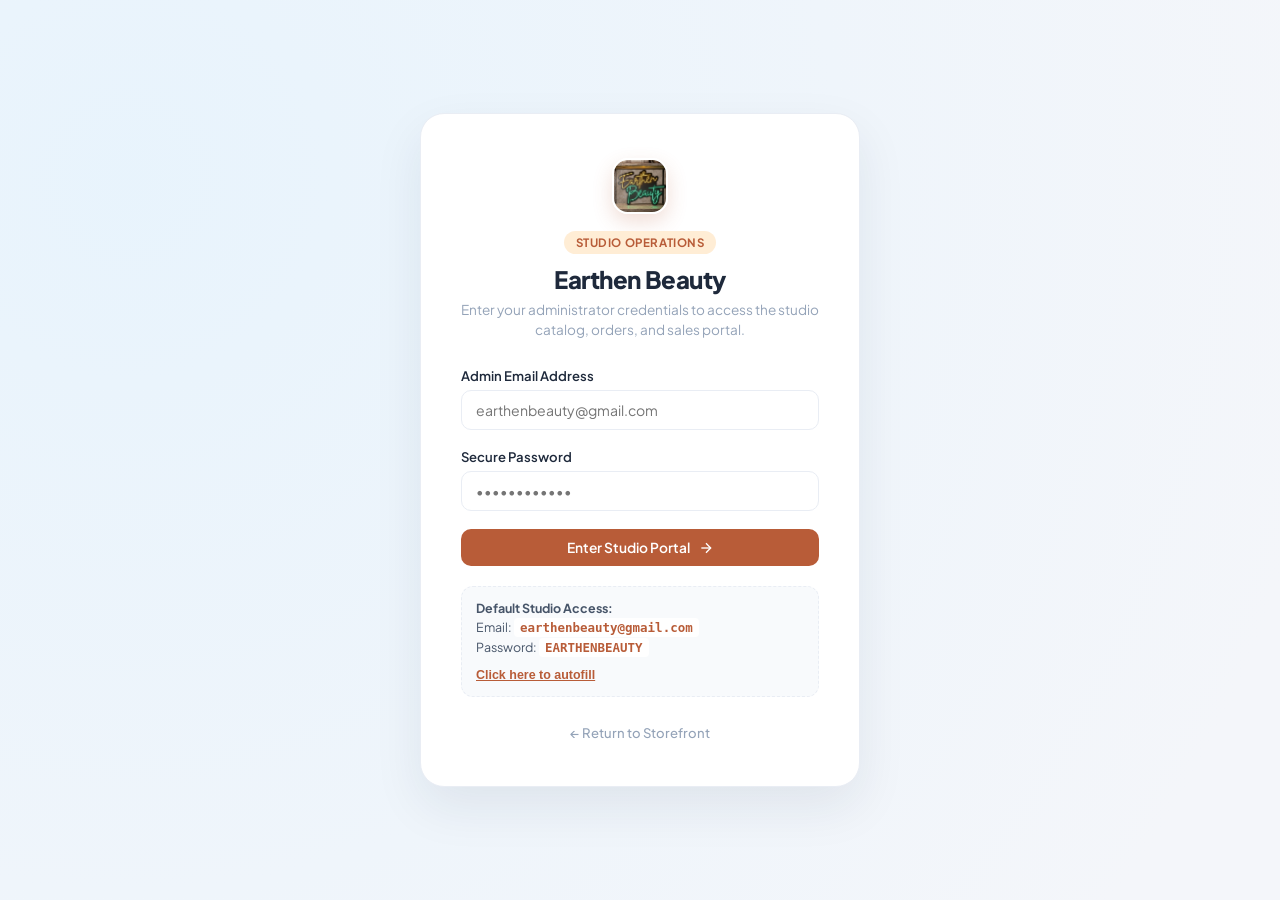
==== commit b50bafc6: "Redesign Admin Portal UI/UX inspired by modern SaaS dashboard reference" ====
--- a/admin.html
+++ b/admin.html
@@ -9,11 +9,6 @@
 </head>
 <body>
 
-  <!-- Ambient Atmospheric Glow Orbs (Motion.dev Animated) -->
-  <div class="admin-ambient-glow orb-terracotta" id="orb-terracotta"></div>
-  <div class="admin-ambient-glow orb-forest" id="orb-forest"></div>
-  <div class="admin-ambient-glow orb-gold" id="orb-gold"></div>
-
   <!-- ==========================================
        VIEW 1: SECURE ADMIN LOGIN
   ========================================== -->
@@ -26,7 +21,7 @@
         <p>Enter your administrator credentials to access the studio catalog, orders, and sales portal.</p>
       </div>
 
-      <div id="admin-login-error" class="login-credentials-hint" style="background:#fce8e6; border-left-color:#c5221f; color:#c5221f; display:none; margin-bottom:16px;">
+      <div id="admin-login-error" class="login-credentials-hint" style="background:#fce8e6; border-color:#c5221f; color:#c5221f; display:none; margin-bottom:16px;">
         <!-- Error messages inserted here -->
       </div>
 
@@ -41,355 +36,591 @@
           <input type="password" id="admin-password" class="form-control" placeholder="••••••••••••" required autocomplete="current-password">
         </div>
 
-        <button type="submit" id="admin-login-submit-btn" class="btn-primary">
+        <button type="submit" id="admin-login-submit-btn" class="btn-primary" style="width: 100%; justify-content: center;">
           <span>Enter Studio Portal</span>
           <svg viewBox="0 0 24 24" width="16" height="16" fill="none" stroke="currentColor" stroke-width="2"><line x1="5" y1="12" x2="19" y2="12"/><polyline points="12 5 19 12 12 19"/></svg>
         </button>
       </form>
 
       <div class="login-credentials-hint">
-        <strong>Default Studio Access:</strong>
+        <strong>Default Studio Access:</strong><br>
         Email: <code>earthenbeauty@gmail.com</code><br>
         Password: <code>EARTHENBEAUTY</code>
         <div style="margin-top: 8px;">
-          <button type="button" onclick="fillAdminDemo()" style="background:none; border:none; color:var(--primary-terracotta); font-weight:600; font-size:0.78rem; cursor:pointer; text-decoration:underline;">Click here to autofill</button>
+          <button type="button" onclick="fillAdminDemo()" style="background:none; border:none; color:var(--brand-primary); font-weight:700; font-size:0.78rem; cursor:pointer; text-decoration:underline;">Click here to autofill</button>
         </div>
       </div>
 
       <div style="text-align: center; margin-top: 24px;">
-        <a href="index.html" style="font-size: 0.82rem; color: var(--forest-green); text-decoration: none; font-weight: 500;">← Return to Storefront</a>
+        <a href="index.html" style="font-size: 0.82rem; color: var(--text-muted); text-decoration: none; font-weight: 500;">← Return to Storefront</a>
       </div>
     </div>
   </div>
 
   <!-- ==========================================
-       VIEW 2: ADMIN WORKSPACE (LOGGED IN)
+       VIEW 2: ADMIN WORKSPACE (SIDEBAR + CONTENT)
   ========================================== -->
   <div id="admin-workspace-view" class="admin-workspace" style="display: none;">
 
-    <!-- Top Navigation Bar -->
-    <header class="admin-navbar">
-      <div class="admin-navbar-inner">
-        <a href="#" class="admin-brand">
-          <div class="admin-logo-mark" style="background-image: url('images/hero/hero-bg.png');"></div>
-          <div class="admin-brand-text">
-            <h2>Earthen Beauty</h2>
-            <span>Studio Admin</span>
-          </div>
+    <!-- Left Sidebar Navigation (Inspired by Reference) -->
+    <aside class="admin-sidebar" id="admin-sidebar">
+      <div class="admin-sidebar-header">
+        <div class="admin-sidebar-logo" style="background-image: url('images/hero/hero-bg.png');"></div>
+        <div class="admin-sidebar-title">
+          <h2>Earthen Beauty</h2>
+          <span>Studio Admin</span>
+        </div>
+      </div>
+
+      <nav class="admin-sidebar-menu">
+        <button type="button" class="sidebar-nav-item admin-tab-btn active" data-tab="dashboard" onclick="switchTab('dashboard')">
+          <svg viewBox="0 0 24 24" fill="none" stroke="currentColor" stroke-width="2"><rect x="3" y="3" width="7" height="9" rx="1"/><rect x="14" y="3" width="7" height="5" rx="1"/><rect x="14" y="12" width="7" height="9" rx="1"/><rect x="3" y="16" width="7" height="5" rx="1"/></svg>
+          <span>Dashboard</span>
+        </button>
+
+        <button type="button" class="sidebar-nav-item admin-tab-btn" data-tab="orders" onclick="switchTab('orders')">
+          <svg viewBox="0 0 24 24" fill="none" stroke="currentColor" stroke-width="2"><path d="M21 16V8a2 2 0 0 0-1-1.73l-7-4a2 2 0 0 0-2 0l-7 4A2 2 0 0 0 3 8v8a2 2 0 0 0 1 1.73l7 4a2 2 0 0 0 2 0l7-4A2 2 0 0 0 21 16z"/><polyline points="3.27 6.96 12 12.01 20.73 6.96"/><line x1="12" y1="22.08" x2="12" y2="12"/></svg>
+          <span>Orders</span>
+        </button>
+
+        <button type="button" class="sidebar-nav-item admin-tab-btn" data-tab="products" onclick="switchTab('products')">
+          <svg viewBox="0 0 24 24" fill="none" stroke="currentColor" stroke-width="2"><path d="M6 2L3 6v14a2 2 0 0 0 2 2h14a2 2 0 0 0 2-2V6l-3-4z"/><line x1="3" y1="6" x2="21" y2="6"/><path d="M16 10a4 4 0 0 1-8 0"/></svg>
+          <span>Products</span>
+        </button>
+
+        <button type="button" class="sidebar-nav-item admin-tab-btn" data-tab="inquiries" onclick="switchTab('inquiries')">
+          <svg viewBox="0 0 24 24" fill="none" stroke="currentColor" stroke-width="2"><path d="M21 15a2 2 0 0 1-2 2H7l-4 4V5a2 2 0 0 1 2-2h14a2 2 0 0 1 2 2z"/></svg>
+          <span>Inquiries</span>
+        </button>
+
+        <button type="button" class="sidebar-nav-item admin-tab-btn" data-tab="team" onclick="switchTab('team')">
+          <svg viewBox="0 0 24 24" fill="none" stroke="currentColor" stroke-width="2"><path d="M17 21v-2a4 4 0 0 0-4-4H5a4 4 0 0 0-4 4v2"/><circle cx="9" cy="7" r="4"/><path d="M23 21v-2a4 4 0 0 0-3-3.87"/><path d="M16 3.13a4 4 0 0 1 0 7.75"/></svg>
+          <span>Team</span>
+        </button>
+
+        <div class="sidebar-divider"></div>
+        <span class="sidebar-section-label">External</span>
+
+        <a href="index.html" target="_blank" class="sidebar-nav-item">
+          <svg viewBox="0 0 24 24" fill="none" stroke="currentColor" stroke-width="2"><circle cx="12" cy="12" r="10"/><line x1="2" y1="12" x2="22" y2="12"/><path d="M12 2a15.3 15.3 0 0 1 4 10 15.3 15.3 0 0 1-4 10 15.3 15.3 0 0 1-4-10 15.3 15.3 0 0 1 4-10z"/></svg>
+          <span>View Storefront ↗</span>
         </a>
-
-        <!-- Navigation Tabs -->
-        <nav class="admin-nav-tabs">
-          <div class="nav-tab-indicator" id="nav-tab-indicator"></div>
-          <button type="button" class="admin-tab-btn active" data-tab="dashboard" onclick="switchTab('dashboard')">
-            <svg viewBox="0 0 24 24" width="15" height="15" fill="none" stroke="currentColor" stroke-width="2"><rect x="3" y="3" width="7" height="9" rx="1"/><rect x="14" y="3" width="7" height="5" rx="1"/><rect x="14" y="12" width="7" height="9" rx="1"/><rect x="3" y="16" width="7" height="5" rx="1"/></svg>
-            <span>Dashboard</span>
+      </nav>
+
+      <div class="admin-sidebar-footer">
+        <button type="button" class="sidebar-nav-item" onclick="adminLogout()">
+          <svg viewBox="0 0 24 24" fill="none" stroke="currentColor" stroke-width="2"><path d="M9 21H5a2 2 0 0 1-2-2V5a2 2 0 0 1 2-2h4"/><polyline points="16 17 21 12 16 7"/><line x1="21" y1="12" x2="9" y2="12"/></svg>
+          <span>Sign Out</span>
+        </button>
+      </div>
+    </aside>
+
+    <!-- Main Content Area -->
+    <div class="admin-main-wrapper">
+
+      <!-- Topbar Header (Search + Controls + Profile) -->
+      <header class="admin-topbar">
+        <div style="display: flex; align-items: center; gap: 16px;">
+          <button type="button" class="topbar-icon-btn mobile-menu-trigger" style="display: none;" onclick="toggleMobileSidebar()">
+            <svg viewBox="0 0 24 24" width="18" height="18" fill="none" stroke="currentColor" stroke-width="2"><line x1="3" y1="12" x2="21" y2="12"/><line x1="3" y1="6" x2="21" y2="6"/><line x1="3" y1="18" x2="21" y2="18"/></svg>
           </button>
-          <button type="button" class="admin-tab-btn" data-tab="products" onclick="switchTab('products')">
-            <svg viewBox="0 0 24 24" width="15" height="15" fill="none" stroke="currentColor" stroke-width="2"><path d="M6 2L3 6v14a2 2 0 0 0 2 2h14a2 2 0 0 0 2-2V6l-3-4z"/><line x1="3" y1="6" x2="21" y2="6"/><path d="M16 10a4 4 0 0 1-8 0"/></svg>
-            <span>Products</span>
+
+          <div class="admin-search-wrap">
+            <svg viewBox="0 0 24 24" fill="none" stroke="currentColor" stroke-width="2"><circle cx="11" cy="11" r="8"/><line x1="21" y1="21" x2="16.65" y2="16.65"/></svg>
+            <input type="text" class="admin-search-input" id="global-admin-search" placeholder="Search orders, catalog, inquiries..." oninput="handleGlobalSearch(this.value)">
+          </div>
+        </div>
+
+        <div class="admin-topbar-actions">
+          <button type="button" class="topbar-icon-btn" title="Live System Notifications">
+            <svg viewBox="0 0 24 24" width="18" height="18" fill="none" stroke="currentColor" stroke-width="2"><path d="M18 8A6 6 0 0 0 6 8c0 7-3 9-3 9h18s-3-2-3-9"/><path d="M13.73 21a2 2 0 0 1-3.46 0"/></svg>
+            <span class="topbar-notification-badge"></span>
           </button>
-          <button type="button" class="admin-tab-btn" data-tab="orders" onclick="switchTab('orders')">
-            <svg viewBox="0 0 24 24" width="15" height="15" fill="none" stroke="currentColor" stroke-width="2"><path d="M21 16V8a2 2 0 0 0-1-1.73l-7-4a2 2 0 0 0-2 0l-7 4A2 2 0 0 0 3 8v8a2 2 0 0 0 1 1.73l7 4a2 2 0 0 0 2 0l7-4A2 2 0 0 0 21 16z"/><polyline points="3.27 6.96 12 12.01 20.73 6.96"/><line x1="12" y1="22.08" x2="12" y2="12"/></svg>
-            <span>Orders</span>
-          </button>
-          <button type="button" class="admin-tab-btn" data-tab="inquiries" onclick="switchTab('inquiries')">
-            <svg viewBox="0 0 24 24" width="15" height="15" fill="none" stroke="currentColor" stroke-width="2"><path d="M21 15a2 2 0 0 1-2 2H7l-4 4V5a2 2 0 0 1 2-2h14a2 2 0 0 1 2 2z"/></svg>
-            <span>Inquiries</span>
-          </button>
-          <button type="button" class="admin-tab-btn" data-tab="team" onclick="switchTab('team')">
-            <svg viewBox="0 0 24 24" width="15" height="15" fill="none" stroke="currentColor" stroke-width="2"><path d="M17 21v-2a4 4 0 0 0-4-4H5a4 4 0 0 0-4 4v2"/><circle cx="9" cy="7" r="4"/><path d="M23 21v-2a4 4 0 0 0-3-3.87"/><path d="M16 3.13a4 4 0 0 1 0 7.75"/></svg>
-            <span>Team</span>
-          </button>
-        </nav>
-
-        <!-- Right User Actions -->
-        <div class="admin-nav-actions">
-          <a href="index.html" target="_blank" class="storefront-link" title="Open live storefront in new tab">
-            <svg viewBox="0 0 24 24" width="14" height="14" fill="none" stroke="currentColor" stroke-width="2"><circle cx="12" cy="12" r="10"/><line x1="2" y1="12" x2="22" y2="12"/><path d="M12 2a15.3 15.3 0 0 1 4 10 15.3 15.3 0 0 1-4 10 15.3 15.3 0 0 1-4-10 15.3 15.3 0 0 1 4-10z"/></svg>
-            <span>View Store</span>
-          </a>
-          <div class="admin-user-info">
-            <div class="admin-avatar" id="admin-avatar-letter">A</div>
-            <div class="admin-user-details">
-              <div class="admin-user-name" id="admin-profile-name">Studio Admin</div>
-              <div class="admin-user-role" id="admin-profile-role">earthenbeauty@gmail.com</div>
-            </div>
-          </div>
-          <button type="button" class="btn-logout" onclick="adminLogout()" title="Sign Out">
-            <svg viewBox="0 0 24 24" width="14" height="14" fill="none" stroke="currentColor" stroke-width="2"><path d="M9 21H5a2 2 0 0 1-2-2V5a2 2 0 0 1 2-2h4"/><polyline points="16 17 21 12 16 7"/><line x1="21" y1="12" x2="9" y2="12"/></svg>
-            <span>Sign Out</span>
-          </button>
-        </div>
-      </div>
-    </header>
-
-    <!-- Main Workspace Container -->
-    <main class="admin-container">
-
-      <!-- ==========================================
-           TAB 1: DASHBOARD
-      ========================================== -->
-      <div id="tab-dashboard" class="admin-tab-pane">
-        <div class="page-header">
-          <div class="page-title">
-            <h1>Studio Overview</h1>
-            <p>Real-time orders, catalog health, and sales performance.</p>
-          </div>
-          <div class="quick-action-bar" style="margin-bottom:0;">
+
+          <div class="topbar-profile-chip" onclick="switchTab('team')" title="Studio Profile">
+            <div class="topbar-avatar" id="admin-avatar-letter">N</div>
+            <span class="topbar-user-name" id="admin-profile-name">Studio Admin</span>
+            <svg viewBox="0 0 24 24" width="14" height="14" fill="none" stroke="currentColor" stroke-width="2"><polyline points="6 9 12 15 18 9"/></svg>
+          </div>
+        </div>
+      </header>
+
+      <!-- Content Area -->
+      <main class="admin-content-area">
+
+        <!-- ==========================================
+             TAB 1: OVERVIEW DASHBOARD (Reference Matched)
+        ========================================== -->
+        <div id="tab-dashboard" class="admin-tab-pane" style="display: block;">
+          
+          <!-- Header -->
+          <div class="overview-header">
+            <div class="overview-title-wrap">
+              <h1>Overview</h1>
+              <p id="dashboard-date-display">Today's Studio Health & Live Metrics</p>
+            </div>
+            <button type="button" class="date-filter-pill" onclick="showToast('Showing all-time studio sales', 'info')">
+              <svg viewBox="0 0 24 24" width="14" height="14" fill="none" stroke="currentColor" stroke-width="2"><rect x="3" y="4" width="18" height="18" rx="2" ry="2"/><line x1="16" y1="2" x2="16" y2="6"/><line x1="8" y1="2" x2="8" y2="6"/><line x1="3" y1="10" x2="21" y2="10"/></svg>
+              <span>All Time ▾</span>
+            </button>
+          </div>
+
+          <!-- 4 Pastel KPI Metric Cards -->
+          <div class="kpi-cards-grid">
+            <!-- Card 1: Total Revenue -->
+            <div class="kpi-card">
+              <div class="kpi-icon-bubble kpi-icon-pink">
+                <svg viewBox="0 0 24 24" fill="none" stroke="currentColor" stroke-width="2"><circle cx="9" cy="21" r="1"/><circle cx="20" cy="21" r="1"/><path d="M1 1h4l2.68 13.39a2 2 0 0 0 2 1.61h9.72a2 2 0 0 0 2-1.61L23 6H6"/></svg>
+              </div>
+              <div class="kpi-meta">
+                <span class="kpi-label">Total Revenue</span>
+                <span class="kpi-value" id="dash-revenue">₹0</span>
+              </div>
+            </div>
+
+            <!-- Card 2: Total Orders -->
+            <div class="kpi-card">
+              <div class="kpi-icon-bubble kpi-icon-purple">
+                <svg viewBox="0 0 24 24" fill="none" stroke="currentColor" stroke-width="2"><path d="M6 2L3 6v14a2 2 0 0 0 2 2h14a2 2 0 0 0 2-2V6l-3-4z"/><line x1="3" y1="6" x2="21" y2="6"/><path d="M16 10a4 4 0 0 1-8 0"/></svg>
+              </div>
+              <div class="kpi-meta">
+                <span class="kpi-label">Total Orders</span>
+                <span class="kpi-value" id="dash-orders">0 / 0</span>
+              </div>
+            </div>
+
+            <!-- Card 3: Total Items (Active Catalog) -->
+            <div class="kpi-card">
+              <div class="kpi-icon-bubble kpi-icon-orange">
+                <svg viewBox="0 0 24 24" fill="none" stroke="currentColor" stroke-width="2"><path d="M21 16V8a2 2 0 0 0-1-1.73l-7-4a2 2 0 0 0-2 0l-7 4A2 2 0 0 0 3 8v8a2 2 0 0 0 1 1.73l7 4a2 2 0 0 0 2 0l7-4A2 2 0 0 0 21 16z"/><polyline points="3.27 6.96 12 12.01 20.73 6.96"/><line x1="12" y1="22.08" x2="12" y2="12"/></svg>
+              </div>
+              <div class="kpi-meta">
+                <span class="kpi-label">Total Items</span>
+                <span class="kpi-value" id="dash-products">0</span>
+              </div>
+            </div>
+
+            <!-- Card 4: Inquiries & Customers -->
+            <div class="kpi-card">
+              <div class="kpi-icon-bubble kpi-icon-blue">
+                <svg viewBox="0 0 24 24" fill="none" stroke="currentColor" stroke-width="2"><line x1="12" y1="1" x2="12" y2="23"/><path d="M17 5H9.5a3.5 3.5 0 0 0 0 7h5a3.5 3.5 0 0 1 0 7H6"/></svg>
+              </div>
+              <div class="kpi-meta">
+                <span class="kpi-label">Inquiries & Quotes</span>
+                <span class="kpi-value" id="dash-customers">0</span>
+              </div>
+            </div>
+          </div>
+
+          <!-- Middle Row (Sale Analytic Chart + Order Recently List) -->
+          <div class="dashboard-grid-row">
+            
+            <!-- Left: Sale Analytic Card with Spline Wave SVG -->
+            <div class="dashboard-card">
+              <div class="dashboard-card-header">
+                <h3 class="dashboard-card-title">Sale Analytic</h3>
+                <div class="dashboard-card-controls">
+                  <div class="chart-legend-dots">
+                    <span><span class="dot-indicator" style="background:#10b981;"></span> Revenue (₹)</span>
+                    <span><span class="dot-indicator" style="background:#0ea5e9;"></span> Volume</span>
+                  </div>
+                  <div class="date-filter-pill" style="padding: 4px 10px; font-size: 0.76rem;">
+                    <span>Monthly ▾</span>
+                  </div>
+                </div>
+              </div>
+
+              <!-- Interactive Curved SVG Spline Chart -->
+              <div class="sales-chart-wrapper" id="sales-chart-wrapper">
+                <svg class="sales-chart-svg" viewBox="0 0 680 260" preserveAspectRatio="none">
+                  <defs>
+                    <!-- Gradient for green wave -->
+                    <linearGradient id="chartGradGreen" x1="0" y1="0" x2="0" y2="1">
+                      <stop offset="0%" stop-color="#10b981" stop-opacity="0.28"/>
+                      <stop offset="100%" stop-color="#10b981" stop-opacity="0.0"/>
+                    </linearGradient>
+                    <!-- Gradient for blue wave -->
+                    <linearGradient id="chartGradBlue" x1="0" y1="0" x2="0" y2="1">
+                      <stop offset="0%" stop-color="#0ea5e9" stop-opacity="0.2"/>
+                      <stop offset="100%" stop-color="#0ea5e9" stop-opacity="0.0"/>
+                    </linearGradient>
+                  </defs>
+
+                  <!-- Horizontal grid guidelines -->
+                  <line x1="35" y1="30" x2="670" y2="30" stroke="#f1f5f9" stroke-width="1"/>
+                  <line x1="35" y1="75" x2="670" y2="75" stroke="#f1f5f9" stroke-width="1"/>
+                  <line x1="35" y1="120" x2="670" y2="120" stroke="#f1f5f9" stroke-width="1"/>
+                  <line x1="35" y1="165" x2="670" y2="165" stroke="#f1f5f9" stroke-width="1"/>
+                  <line x1="35" y1="210" x2="670" y2="210" stroke="#f1f5f9" stroke-width="1"/>
+
+                  <!-- Y-Axis labels -->
+                  <text x="25" y="34" fill="#94a3b8" font-size="10" text-anchor="end">700</text>
+                  <text x="25" y="79" fill="#94a3b8" font-size="10" text-anchor="end">500</text>
+                  <text x="25" y="124" fill="#94a3b8" font-size="10" text-anchor="end">300</text>
+                  <text x="25" y="169" fill="#94a3b8" font-size="10" text-anchor="end">200</text>
+                  <text x="25" y="214" fill="#94a3b8" font-size="10" text-anchor="end">100</text>
+
+                  <!-- Wave 2 Area & Stroke (Blue Line) -->
+                  <path d="M 40,195 C 100,195 150,190 200,180 C 250,170 300,155 350,150 C 400,145 450,148 500,150 C 550,152 600,170 660,185 L 660,225 L 40,225 Z" fill="url(#chartGradBlue)"/>
+                  <path d="M 40,195 C 100,195 150,190 200,180 C 250,170 300,155 350,150 C 400,145 450,148 500,150 C 550,152 600,170 660,185" fill="none" stroke="#0ea5e9" stroke-width="2.5" stroke-linecap="round"/>
+
+                  <!-- Wave 1 Area & Stroke (Green Line) -->
+                  <path d="M 40,170 C 100,170 140,165 180,135 C 220,105 260,130 300,90 C 330,60 360,45 390,45 C 430,45 460,95 500,115 C 550,135 600,100 660,130 L 660,225 L 40,225 Z" fill="url(#chartGradGreen)"/>
+                  <path d="M 40,170 C 100,170 140,165 180,135 C 220,105 260,130 300,90 C 330,60 360,45 390,45 C 430,45 460,95 500,115 C 550,135 600,100 660,130" fill="none" stroke="#10b981" stroke-width="3" stroke-linecap="round"/>
+
+                  <!-- Peak Indicator 1 (Max Gain) -->
+                  <line x1="390" y1="45" x2="390" y2="225" stroke="#10b981" stroke-width="1.5" stroke-dasharray="3,3" opacity="0.6"/>
+                  <circle cx="390" cy="45" r="4.5" fill="#10b981" stroke="#ffffff" stroke-width="2"/>
+                  <circle cx="390" cy="225" r="3" fill="#10b981"/>
+
+                  <!-- Peak Indicator 2 (Second milestone) -->
+                  <line x1="570" y1="110" x2="570" y2="225" stroke="#0ea5e9" stroke-width="1.5" stroke-dasharray="3,3" opacity="0.6"/>
+                  <circle cx="570" cy="110" r="4.5" fill="#0ea5e9" stroke="#ffffff" stroke-width="2"/>
+                  <circle cx="570" cy="225" r="3" fill="#0ea5e9"/>
+
+                  <!-- X-Axis Month labels -->
+                  <text x="45" y="244" fill="#94a3b8" font-size="10" text-anchor="middle">Jan</text>
+                  <text x="100" y="244" fill="#94a3b8" font-size="10" text-anchor="middle">Feb</text>
+                  <text x="155" y="244" fill="#94a3b8" font-size="10" text-anchor="middle">Mar</text>
+                  <text x="210" y="244" fill="#94a3b8" font-size="10" text-anchor="middle">Apr</text>
+                  <text x="265" y="244" fill="#94a3b8" font-size="10" text-anchor="middle">May</text>
+                  <text x="320" y="244" fill="#94a3b8" font-size="10" text-anchor="middle">Jun</text>
+                  <text x="390" y="244" fill="#10b981" font-weight="700" font-size="10" text-anchor="middle">Jul</text>
+                  <text x="450" y="244" fill="#94a3b8" font-size="10" text-anchor="middle">Aug</text>
+                  <text x="505" y="244" fill="#94a3b8" font-size="10" text-anchor="middle">Sept</text>
+                  <text x="560" y="244" fill="#94a3b8" font-size="10" text-anchor="middle">Oct</text>
+                  <text x="615" y="244" fill="#94a3b8" font-size="10" text-anchor="middle">Nov</text>
+                  <text x="660" y="244" fill="#94a3b8" font-size="10" text-anchor="middle">Dec</text>
+                </svg>
+
+                <!-- Floating Peak Tooltips -->
+                <div style="position: absolute; top: 12px; left: 54%; transform: translateX(-50%);">
+                  <div class="chart-peak-badge">
+                    <div style="font-size: 0.62rem; opacity: 0.8;">Peak Revenue</div>
+                    <div>₹28,450</div>
+                  </div>
+                </div>
+                <div style="position: absolute; top: 82px; left: 81%; transform: translateX(-50%);">
+                  <div class="chart-peak-badge">
+                    <div style="font-size: 0.62rem; opacity: 0.8;">Bespoke Orders</div>
+                    <div>18 Orders</div>
+                  </div>
+                </div>
+              </div>
+            </div>
+
+            <!-- Right: Order Recently Card (Reference Matched) -->
+            <div class="dashboard-card">
+              <div class="dashboard-card-header">
+                <h3 class="dashboard-card-title">Order Recently</h3>
+              </div>
+
+              <div class="recent-orders-list" id="dash-recent-orders-list">
+                <!-- Dynamically populated from recent orders / fallback products -->
+                <div class="recent-order-item">
+                  <div class="recent-order-left">
+                    <img src="images/candles/urli/Lotus Urli candle - 399.jpeg" class="recent-order-img" alt="Lotus Urli">
+                    <div class="recent-order-text">
+                      <div class="recent-order-name">Lotus Urli Candle</div>
+                      <div class="recent-order-sub">Urli Collection</div>
+                    </div>
+                  </div>
+                  <div class="recent-order-right">
+                    <span class="recent-order-price">₹399.00</span>
+                    <span class="recent-order-items-count">Item: 1</span>
+                  </div>
+                </div>
+
+                <div class="recent-order-item">
+                  <div class="recent-order-left">
+                    <img src="images/candles/glass-jar/Crystal jar (Plumeria) -249.jpeg" class="recent-order-img" alt="Plumeria Jar">
+                    <div class="recent-order-text">
+                      <div class="recent-order-name">Crystal Jar Plumeria</div>
+                      <div class="recent-order-sub">Glass Jar</div>
+                    </div>
+                  </div>
+                  <div class="recent-order-right">
+                    <span class="recent-order-price">₹249.00</span>
+                    <span class="recent-order-items-count">Item: 2</span>
+                  </div>
+                </div>
+
+                <div class="recent-order-item">
+                  <div class="recent-order-left">
+                    <img src="images/diffusers/Full Set/ceramic-diffuser-full-set.jpeg" class="recent-order-img" alt="Diffuser Set">
+                    <div class="recent-order-text">
+                      <div class="recent-order-name">Ceramic Diffuser Set</div>
+                      <div class="recent-order-sub">Aromatherapy</div>
+                    </div>
+                  </div>
+                  <div class="recent-order-right">
+                    <span class="recent-order-price">₹699.00</span>
+                    <span class="recent-order-items-count">Item: 1</span>
+                  </div>
+                </div>
+
+                <div class="recent-order-item">
+                  <div class="recent-order-left">
+                    <img src="images/wax-sachet/Kesar Chandan (1 piece) - 180.jpeg" class="recent-order-img" alt="Wax Sachet">
+                    <div class="recent-order-text">
+                      <div class="recent-order-name">Kesar Chandan Sachet</div>
+                      <div class="recent-order-sub">Wax Sachet</div>
+                    </div>
+                  </div>
+                  <div class="recent-order-right">
+                    <span class="recent-order-price">₹180.00</span>
+                    <span class="recent-order-items-count">Item: 4</span>
+                  </div>
+                </div>
+              </div>
+
+              <button type="button" class="card-view-all-btn" onclick="switchTab('orders')">View All Orders →</button>
+            </div>
+          </div>
+
+          <!-- Bottom Row (Top Selling Products + Category Breakdown) -->
+          <div class="dashboard-grid-row-bottom">
+            
+            <!-- Left: Top Selling Products Card -->
+            <div class="dashboard-card">
+              <div class="dashboard-card-header">
+                <h3 class="dashboard-card-title">Top Selling Products</h3>
+                <div class="date-filter-pill" style="padding: 4px 10px; font-size: 0.76rem;">
+                  <span>Best Sellers ▾</span>
+                </div>
+              </div>
+
+              <div class="table-responsive">
+                <table class="modern-table">
+                  <thead>
+                    <tr>
+                      <th style="width: 32px;"><input type="checkbox" style="accent-color: var(--brand-primary);"></th>
+                      <th>Product</th>
+                      <th>Status</th>
+                      <th>Sales</th>
+                      <th>Earning</th>
+                    </tr>
+                  </thead>
+                  <tbody id="dash-top-products-tbody">
+                    <!-- Populated dynamically from products -->
+                  </tbody>
+                </table>
+              </div>
+            </div>
+
+            <!-- Right: Monthly Profits / Category Breakdown Card -->
+            <div class="dashboard-card">
+              <div class="dashboard-card-header">
+                <h3 class="dashboard-card-title">Category Share</h3>
+                <span style="color: var(--text-muted); cursor: pointer; font-size: 1.1rem;">•••</span>
+              </div>
+
+              <div class="donut-chart-box">
+                <svg class="donut-svg" viewBox="0 0 100 100">
+                  <!-- Background ring -->
+                  <circle cx="50" cy="50" r="38" fill="transparent" stroke="#f1f5f9" stroke-width="12"/>
+                  <!-- Segment 1: Candles (Blue/Teal) - 45% -->
+                  <circle cx="50" cy="50" r="38" fill="transparent" stroke="#0ea5e9" stroke-width="12" stroke-dasharray="107.4 238.8" stroke-dashoffset="0"/>
+                  <!-- Segment 2: Diffusers & Mists (Purple) - 30% -->
+                  <circle cx="50" cy="50" r="38" fill="transparent" stroke="#8b5cf6" stroke-width="12" stroke-dasharray="71.6 238.8" stroke-dashoffset="-107.4"/>
+                  <!-- Segment 3: Custom & Decor (Terracotta/Pink) - 25% -->
+                  <circle cx="50" cy="50" r="38" fill="transparent" stroke="#b85c38" stroke-width="12" stroke-dasharray="59.7 238.8" stroke-dashoffset="-179"/>
+                </svg>
+
+                <div class="donut-center-label">
+                  <div class="donut-center-sub">Total Catalog</div>
+                  <div class="donut-center-val" id="dash-donut-total">73 Items</div>
+                </div>
+              </div>
+
+              <div class="donut-legend">
+                <div class="donut-legend-item">
+                  <span class="dot-indicator" style="background:#0ea5e9;"></span>
+                  <span>Candles 48%</span>
+                </div>
+                <div class="donut-legend-item">
+                  <span class="dot-indicator" style="background:#8b5cf6;"></span>
+                  <span>Diffusers 28%</span>
+                </div>
+                <div class="donut-legend-item">
+                  <span class="dot-indicator" style="background:#b85c38;"></span>
+                  <span>Custom 24%</span>
+                </div>
+              </div>
+            </div>
+          </div>
+
+        </div>
+
+        <!-- ==========================================
+             TAB 2: PRODUCTS & CATALOG
+        ========================================== -->
+        <div id="tab-products" class="admin-tab-pane">
+          <div class="page-header">
+            <div class="page-title">
+              <h1>Catalog Management</h1>
+              <p>Add new artisanal items, adjust prices inline, toggle stock status, and manage imagery.</p>
+            </div>
             <button type="button" class="btn-accent" onclick="openAddProductModal()">
               <svg viewBox="0 0 24 24" width="15" height="15" fill="none" stroke="currentColor" stroke-width="2.5"><line x1="12" y1="5" x2="12" y2="19"/><line x1="5" y1="12" x2="19" y2="12"/></svg>
               <span>Add New Product</span>
             </button>
-            <button type="button" class="btn-secondary" onclick="switchTab('orders')">Manage Orders</button>
-          </div>
-        </div>
-
-        <!-- 4 Stat Metric Cards -->
-        <div class="stats-grid">
-          <div class="stat-card">
-            <div class="stat-info">
-              <span>Total Revenue</span>
-              <h3 id="dash-revenue">₹0</h3>
-              <p>Razorpay settled sales</p>
-            </div>
-            <div class="stat-icon revenue">
-              <svg viewBox="0 0 24 24" width="22" height="22" fill="none" stroke="currentColor" stroke-width="2"><line x1="12" y1="1" x2="12" y2="23"/><path d="M17 5H9.5a3.5 3.5 0 0 0 0 7h5a3.5 3.5 0 0 1 0 7H6"/></svg>
-            </div>
-          </div>
-
-          <div class="stat-card">
-            <div class="stat-info">
-              <span>Customer Orders</span>
-              <h3 id="dash-orders">0 / 0</h3>
-              <p>Paid vs total recorded</p>
-            </div>
-            <div class="stat-icon orders">
-              <svg viewBox="0 0 24 24" width="22" height="22" fill="none" stroke="currentColor" stroke-width="2"><path d="M21 16V8a2 2 0 0 0-1-1.73l-7-4a2 2 0 0 0-2 0l-7 4A2 2 0 0 0 3 8v8a2 2 0 0 0 1 1.73l7 4a2 2 0 0 0 2 0l7-4A2 2 0 0 0 21 16z"/><polyline points="3.27 6.96 12 12.01 20.73 6.96"/><line x1="12" y1="22.08" x2="12" y2="12"/></svg>
-            </div>
-          </div>
-
-          <div class="stat-card">
-            <div class="stat-info">
-              <span>Live Products</span>
-              <h3 id="dash-products">0</h3>
-              <p>Active in shop catalog</p>
-            </div>
-            <div class="stat-icon products">
-              <svg viewBox="0 0 24 24" width="22" height="22" fill="none" stroke="currentColor" stroke-width="2"><path d="M6 2L3 6v14a2 2 0 0 0 2 2h14a2 2 0 0 0 2-2V6l-3-4z"/><line x1="3" y1="6" x2="21" y2="6"/><path d="M16 10a4 4 0 0 1-8 0"/></svg>
-            </div>
-          </div>
-
-          <div class="stat-card">
-            <div class="stat-info">
-              <span>Total Customers</span>
-              <h3 id="dash-customers">0</h3>
-              <p>Registered buyers</p>
-            </div>
-            <div class="stat-icon customers">
-              <svg viewBox="0 0 24 24" width="22" height="22" fill="none" stroke="currentColor" stroke-width="2"><path d="M17 21v-2a4 4 0 0 0-4-4H5a4 4 0 0 0-4 4v2"/><circle cx="9" cy="7" r="4"/><path d="M23 21v-2a4 4 0 0 0-3-3.87"/><path d="M16 3.13a4 4 0 0 1 0 7.75"/></svg>
-            </div>
-          </div>
-        </div>
-
-        <!-- Recent Orders Card -->
-        <div class="admin-card">
-          <div class="admin-card-header">
-            <h2>Recent Orders & Fulfillment</h2>
-            <button type="button" class="btn-secondary" onclick="switchTab('orders')">View All Orders →</button>
-          </div>
-          <div class="table-responsive">
-            <table class="admin-table">
-              <thead>
-                <tr>
-                  <th>Order #</th>
-                  <th>Customer</th>
-                  <th>Amount</th>
-                  <th>Payment Status</th>
-                  <th>Shipment</th>
-                  <th>Date</th>
-                </tr>
-              </thead>
-              <tbody id="dash-recent-orders-tbody">
-                <tr><td colspan="6" style="text-align:center; padding:30px; color:var(--text-muted);">Loading orders...</td></tr>
-              </tbody>
-            </table>
-          </div>
-        </div>
-      </div>
-
-      <!-- ==========================================
-           TAB 2: PRODUCTS & CATALOG
-      ========================================== -->
-      <div id="tab-products" class="admin-tab-pane" style="display: none;">
-        <div class="page-header">
-          <div class="page-title">
-            <h1>Catalog Management</h1>
-            <p>Add new products, update prices, toggle stock, and upload photographs.</p>
-          </div>
-          <button type="button" class="btn-accent" onclick="openAddProductModal()">
-            <svg viewBox="0 0 24 24" width="15" height="15" fill="none" stroke="currentColor" stroke-width="2.5"><line x1="12" y1="5" x2="12" y2="19"/><line x1="5" y1="12" x2="19" y2="12"/></svg>
-            <span>Add New Product</span>
-          </button>
-        </div>
-
-        <div class="admin-card">
-          <div class="admin-card-header">
-            <div style="display:flex; align-items:center; gap:12px; flex-wrap:wrap;">
-              <input type="text" id="product-search-input" class="form-control" style="width:240px; padding:8px 12px; font-size:0.85rem;" placeholder="Search products..." oninput="filterProducts()">
-              <select id="product-category-filter" class="form-control" style="width:200px; padding:8px 12px; font-size:0.85rem;" onchange="filterProducts()">
-                <option value="">All Categories</option>
-                <option value="candles">Candles</option>
-                <option value="diffusers">Diffusers</option>
-                <option value="mist-spray">Mist & Spray</option>
-                <option value="wax-sachet">Wax Sachet</option>
-                <option value="soaps">Soaps</option>
-                <option value="concrete-decor">Concrete Decor</option>
-              </select>
-            </div>
-            <span class="badge badge-paid" id="products-count-badge">0 items</span>
-          </div>
-
-          <div class="table-responsive">
-            <table class="admin-table">
-              <thead>
-                <tr>
-                  <th>Product Details</th>
-                  <th>Price (₹)</th>
-                  <th>Inventory</th>
-                  <th>Description</th>
-                  <th>Actions</th>
-                </tr>
-              </thead>
-              <tbody id="products-table-tbody">
-                <tr><td colspan="5" style="text-align:center; padding:40px; color:var(--text-muted);">Loading catalog items...</td></tr>
-              </tbody>
-            </table>
-          </div>
-        </div>
-      </div>
-
-      <!-- ==========================================
-           TAB 3: ORDERS & SHIPROCKET
-      ========================================== -->
-      <div id="tab-orders" class="admin-tab-pane" style="display: none;">
-        <div class="page-header">
-          <div class="page-title">
-            <h1>Customer Orders & Shiprocket Fulfillment</h1>
-            <p>Monitor Razorpay payments and manage Shiprocket dispatches.</p>
-          </div>
-          <div style="display:flex; align-items:center; gap:12px;">
-            <select id="orders-status-filter" class="form-control" style="width:180px; padding:8px 12px; font-size:0.85rem;" onchange="filterOrders()">
-              <option value="">All Orders</option>
-              <option value="paid">Paid Only</option>
-              <option value="pending">Pending Payment</option>
-              <option value="shipped">Shipped</option>
-            </select>
-          </div>
-        </div>
-
-        <div class="admin-card">
-          <div class="table-responsive">
-            <table class="admin-table">
-              <thead>
-                <tr>
-                  <th>Order # & Date</th>
-                  <th>Customer & Delivery</th>
-                  <th>Items</th>
-                  <th>Total</th>
-                  <th>Payment (Razorpay)</th>
-                  <th>Shipment (Shiprocket)</th>
-                  <th>Action</th>
-                </tr>
-              </thead>
-              <tbody id="orders-table-tbody">
-                <tr><td colspan="7" style="text-align:center; padding:40px; color:var(--text-muted);">Loading customer orders...</td></tr>
-              </tbody>
-            </table>
-          </div>
-        </div>
-      </div>
-
-      <!-- ==========================================
-           TAB 4: INQUIRIES & CUSTOM QUOTES
-      ========================================== -->
-      <div id="tab-inquiries" class="admin-tab-pane" style="display: none;">
-        <div class="page-header">
-          <div class="page-title">
-            <h1>Customer Inquiries & Custom Quotes</h1>
-            <p>View messages from Contact form and Bulk Order / Bespoke candle requests.</p>
-          </div>
-          <div style="display:flex; align-items:center; gap:12px;">
-            <select id="inquiries-type-filter" class="form-control" style="width:180px; padding:8px 12px; font-size:0.85rem;" onchange="filterInquiries()">
-              <option value="all">All Submissions</option>
-              <option value="contact">Contact Messages</option>
-              <option value="custom_quotes">Bulk Quotes</option>
-            </select>
-          </div>
-        </div>
-
-        <div class="admin-card">
-          <div class="table-responsive">
-            <table class="admin-table">
-              <thead>
-                <tr>
-                  <th>Type & Date</th>
-                  <th>Contact Details</th>
-                  <th>Subject / Occasion</th>
-                  <th>Message / Requirements</th>
-                  <th>Status</th>
-                  <th>Action</th>
-                </tr>
-              </thead>
-              <tbody id="inquiries-table-tbody">
-                <tr><td colspan="6" style="text-align:center; padding:40px; color:var(--text-muted);">Loading inquiries & quotes...</td></tr>
-              </tbody>
-            </table>
-          </div>
-        </div>
-      </div>
-
-      <!-- ==========================================
-           TAB 4: STUDIO TEAM
-      ========================================== -->
-      <div id="tab-team" class="admin-tab-pane" style="display: none;">
-        <div class="page-header">
-          <div class="page-title">
-            <h1>Studio Administrators</h1>
-            <p>Manage team member logins and permissions.</p>
-          </div>
-        </div>
-
-        <div style="display:grid; grid-template-columns:2fr 1fr; gap:24px;" class="form-grid-2">
-          <!-- Team Table -->
-          <div class="admin-card">
-            <div class="admin-card-header">
-              <h2>Active Administrators</h2>
-            </div>
+          </div>
+
+          <div class="table-card">
+            <div class="table-card-toolbar">
+              <div style="display:flex; align-items:center; gap:12px; flex-wrap:wrap;">
+                <input type="text" id="product-search-input" class="form-control" style="width:260px;" placeholder="Search catalog..." oninput="filterProducts()">
+                <select id="product-category-filter" class="form-control" style="width:200px;" onchange="filterProducts()">
+                  <option value="">All Categories</option>
+                  <option value="candles">Candles</option>
+                  <option value="diffusers">Diffusers</option>
+                  <option value="mist-spray">Mist & Spray</option>
+                  <option value="wax-sachet">Wax Sachet</option>
+                  <option value="soaps">Soaps</option>
+                  <option value="concrete-decor">Concrete Decor</option>
+                </select>
+              </div>
+              <span class="status-pill status-live" id="products-count-badge">0 items</span>
+            </div>
+
             <div class="table-responsive">
-              <table class="admin-table">
+              <table class="modern-table">
                 <thead>
                   <tr>
-                    <th>Name</th>
-                    <th>Email</th>
-                    <th>Role</th>
-                    <th>Created</th>
-                    <th>Remove</th>
+                    <th>Product Details</th>
+                    <th>Price (₹)</th>
+                    <th>Inventory Status</th>
+                    <th>Description</th>
+                    <th style="text-align: right;">Actions</th>
                   </tr>
                 </thead>
-                <tbody id="team-table-tbody">
-                  <tr><td colspan="5" style="text-align:center; padding:30px; color:var(--text-muted);">Loading administrators...</td></tr>
+                <tbody id="products-table-tbody">
+                  <tr><td colspan="5" style="text-align:center; padding:40px; color:var(--text-muted);">Loading catalog items...</td></tr>
                 </tbody>
               </table>
             </div>
           </div>
-
-          <!-- Add Admin Form -->
-          <div class="admin-card">
-            <div class="admin-card-header">
-              <h2>Add Administrator</h2>
-            </div>
-            <div style="padding: 24px;">
+        </div>
+
+        <!-- ==========================================
+             TAB 3: ORDERS & SHIPROCKET
+        ========================================== -->
+        <div id="tab-orders" class="admin-tab-pane">
+          <div class="page-header">
+            <div class="page-title">
+              <h1>Orders & Shiprocket Fulfillment</h1>
+              <p>Monitor Razorpay payments, customer delivery addresses, and update fulfillment tracking.</p>
+            </div>
+            <div style="display:flex; align-items:center; gap:12px;">
+              <select id="orders-status-filter" class="form-control" style="width:190px;" onchange="filterOrders()">
+                <option value="">All Orders</option>
+                <option value="paid">Paid Only</option>
+                <option value="pending">Pending Payment</option>
+                <option value="shipped">Shipped</option>
+              </select>
+            </div>
+          </div>
+
+          <div class="table-card">
+            <div class="table-responsive">
+              <table class="modern-table">
+                <thead>
+                  <tr>
+                    <th>Order # & Date</th>
+                    <th>Customer & Delivery</th>
+                    <th>Items</th>
+                    <th>Total</th>
+                    <th>Payment (Razorpay)</th>
+                    <th>Shipment (Shiprocket)</th>
+                    <th style="text-align: right;">Action</th>
+                  </tr>
+                </thead>
+                <tbody id="orders-table-tbody">
+                  <tr><td colspan="7" style="text-align:center; padding:40px; color:var(--text-muted);">Loading customer orders...</td></tr>
+                </tbody>
+              </table>
+            </div>
+          </div>
+        </div>
+
+        <!-- ==========================================
+             TAB 4: INQUIRIES & CUSTOM QUOTES
+        ========================================== -->
+        <div id="tab-inquiries" class="admin-tab-pane">
+          <div class="page-header">
+            <div class="page-title">
+              <h1>Customer Inquiries & Custom Quotes</h1>
+              <p>Review contact messages, custom candle design uploads, and bulk wholesale requests.</p>
+            </div>
+            <div style="display:flex; align-items:center; gap:12px;">
+              <select id="inquiries-type-filter" class="form-control" style="width:190px;" onchange="filterInquiries()">
+                <option value="all">All Submissions</option>
+                <option value="contact">Contact Messages</option>
+                <option value="custom_quotes">Bulk Quotes</option>
+              </select>
+            </div>
+          </div>
+
+          <div class="table-card">
+            <div class="table-responsive">
+              <table class="modern-table">
+                <thead>
+                  <tr>
+                    <th>Type & Date</th>
+                    <th>Contact Details</th>
+                    <th>Subject / Occasion</th>
+                    <th>Message / Specifications</th>
+                    <th>Status</th>
+                    <th style="text-align: right;">Action</th>
+                  </tr>
+                </thead>
+                <tbody id="inquiries-table-tbody">
+                  <tr><td colspan="6" style="text-align:center; padding:40px; color:var(--text-muted);">Loading inquiries & quotes...</td></tr>
+                </tbody>
+              </table>
+            </div>
+          </div>
+        </div>
+
+        <!-- ==========================================
+             TAB 5: STUDIO TEAM
+        ========================================== -->
+        <div id="tab-team" class="admin-tab-pane">
+          <div class="page-header">
+            <div class="page-title">
+              <h1>Studio Administrators</h1>
+              <p>Manage administrator credentials, client access, and permission levels.</p>
+            </div>
+          </div>
+
+          <div style="display:grid; grid-template-columns: 2fr 1fr; gap:24px;" class="form-grid-2">
+            <!-- Active Team Table -->
+            <div class="table-card">
+              <div class="table-card-toolbar">
+                <h3 style="font-size: 1rem; font-weight: 700;">Active Administrators</h3>
+              </div>
+              <div class="table-responsive">
+                <table class="modern-table">
+                  <thead>
+                    <tr>
+                      <th>Name</th>
+                      <th>Email</th>
+                      <th>Role</th>
+                      <th>Created</th>
+                      <th style="text-align: right;">Action</th>
+                    </tr>
+                  </thead>
+                  <tbody id="team-table-tbody">
+                    <tr><td colspan="5" style="text-align:center; padding:30px; color:var(--text-muted);">Loading administrators...</td></tr>
+                  </tbody>
+                </table>
+              </div>
+            </div>
+
+            <!-- Add Admin Form -->
+            <div class="table-card" style="padding: 24px;">
+              <h3 style="font-size: 1rem; font-weight: 700; margin-bottom: 18px;">Add Administrator</h3>
               <form onsubmit="addNewAdmin(event)">
                 <div class="form-group">
                   <label>Full Name</label>
@@ -397,7 +628,7 @@
                 </div>
                 <div class="form-group">
                   <label>Email Address</label>
-                  <input type="email" id="new-admin-email" class="form-control" placeholder="e.g. nupur@earthenbeauty.com" required>
+                  <input type="email" id="new-admin-email" class="form-control" placeholder="e.g. manager@earthenbeauty.com" required>
                 </div>
                 <div class="form-group">
                   <label>Password</label>
@@ -407,17 +638,17 @@
                   <label>Access Role</label>
                   <select id="new-admin-role" class="form-control">
                     <option value="admin">Administrator</option>
-                    <option value="manager">Operations Manager</option>
+                    <option value="super_admin">Super Admin</option>
                   </select>
                 </div>
-                <button type="submit" class="btn-primary" style="margin-top:8px;">Add Team Member</button>
+                <button type="submit" class="btn-primary" style="width: 100%; justify-content: center; margin-top: 8px;">Add Team Member</button>
               </form>
             </div>
           </div>
         </div>
-      </div>
-
-    </main>
+
+      </main>
+    </div>
   </div>
 
   <!-- ==========================================
@@ -434,12 +665,12 @@
         <label>Product Photograph</label>
         <div class="upload-dropzone">
           <input type="file" id="modal-prod-file" accept="image/png, image/jpeg, image/webp">
-          <p style="font-size:0.88rem; color:var(--text-main); font-weight:600;">Click or drag an image here</p>
+          <p style="font-size:0.88rem; color:var(--text-dark); font-weight:600;">Click or drag an image here</p>
           <p style="font-size:0.76rem; color:var(--text-muted);">Supports JPG, PNG, or WEBP</p>
           <img id="modal-image-preview" class="upload-preview" alt="Preview">
         </div>
         <div style="margin-top:8px;">
-          <input type="text" id="modal-image-url-input" class="form-control" style="font-size:0.8rem;" placeholder="Or paste existing image path / URL (e.g. images/candles/...)">
+          <input type="text" id="modal-image-url-input" class="form-control" style="font-size:0.8rem;" placeholder="Or enter image path (e.g. images/candles/...)">
         </div>
       </div>
 
@@ -468,7 +699,7 @@
         </div>
         <div class="form-group">
           <label>Subcategory (Optional)</label>
-          <input type="text" id="modal-prod-subcategory" class="form-control" placeholder="e.g. wooden-base, glass-jar, urli, linen-mist">
+          <input type="text" id="modal-prod-subcategory" class="form-control" placeholder="e.g. wooden-base, glass-jar, urli">
         </div>
       </div>
 
@@ -478,8 +709,8 @@
       </div>
 
       <div class="form-group" style="display:flex; align-items:center; gap:10px;">
-        <input type="checkbox" id="modal-prod-stock" style="width:18px; height:18px; accent-color:var(--primary-terracotta);" checked>
-        <label for="modal-prod-stock" style="margin-bottom:0; cursor:pointer;">Available in Stock (Visible to customers)</label>
+        <input type="checkbox" id="modal-prod-stock" style="width:18px; height:18px; accent-color:var(--brand-primary);" checked>
+        <label for="modal-prod-stock" style="margin-bottom:0; cursor:pointer;">Available in Stock (Visible to storefront customers)</label>
       </div>
 
       <div style="display:flex; justify-content:flex-end; gap:12px; margin-top:24px;">
@@ -493,9 +724,25 @@
   <div id="admin-toast-container" class="admin-toast-container"></div>
 
   <!-- Scripts -->
-  <script src="js/motion.js"></script>
-  <script src="js/admin-motions.js"></script>
   <script src="js/products.js"></script>
   <script src="js/admin.js"></script>
+
+  <script>
+    function toggleMobileSidebar() {
+      var sidebar = document.getElementById("admin-sidebar");
+      if (sidebar) sidebar.classList.toggle("open");
+    }
+
+    function handleGlobalSearch(query) {
+      query = (query || "").toLowerCase().trim();
+      if (!query) return;
+      // Switch to products if search looks like a product or filter active table
+      var productSearch = document.getElementById("product-search-input");
+      if (productSearch) {
+        productSearch.value = query;
+        if (typeof filterProducts === "function") filterProducts();
+      }
+    }
+  </script>
 </body>
 </html>
--- a/css/admin.css
+++ b/css/admin.css
@@ -1,59 +1,60 @@
 /* ===================================================
    Earthen Beauty by Nupur - Studio Admin Portal Styles
-   Warm Minimalist Luxury Theme (Vanilla Ivory, Charcoal & Honey Amber)
+   Modern SaaS Dashboard Design System (Inspired by Reference)
 =================================================== */
 
-@import url('https://fonts.googleapis.com/css2?family=Cinzel:wght@400;500;600;700&family=Playfair+Display:ital,wght@0,400;0,500;0,600;0,700;1,400;1,600&family=Plus+Jakarta+Sans:wght@300;400;500;600;700&family=Poppins:wght@300;400;500;600;700&display=swap');
+@import url('https://fonts.googleapis.com/css2?family=Plus+Jakarta+Sans:wght@300;400;500;600;700;800&family=Poppins:wght@300;400;500;600;700&display=swap');
 
 :root {
-  /* Warm Vanilla Ivory Canvas */
-  --bg-sand: #faf6ee;
-  --canvas-bg: #faf6ee;
-  --warm-cream: #f5efe3;
-  --card-bg: #ffffff;
-  
-  /* Deep Soft Charcoal & Typography */
-  --text-main: #1e2022;
-  --charcoal: #1e2022;
-  --forest-green: #1e2022;
-  --text-muted: #6b665e;
-  --border-color: #eadbce;
-  --border-light: rgba(30, 32, 34, 0.08);
-  
-  /* Warm Sunlight & Honey Amber */
-  --gold-accent: #e5b869;
-  --gold-deep: #d49d38;
-  --gold-pale: #fef7e6;
-  
-  /* Terracotta Earth Accents */
-  --primary-terracotta: #b85c38;
-  --primary-deep: #964424;
-  --primary-light: #d47750;
-  --primary-pale: #fbf1ec;
-  
-  /* Botanical Accents */
-  --moss-green: #294d3c;
-  --sage-green: #537562;
-  --sage-pale: #fef7e6;
-  
+  /* Canvas & Neutral Palette */
+  --admin-bg: #f4f6fa;
+  --admin-surface: #ffffff;
+  --admin-surface-subtle: #f8fafc;
+  --admin-border: #e9edf4;
+  --admin-border-subtle: #f1f4f9;
+
+  /* Typography */
+  --text-dark: #1e293b;
+  --text-body: #475569;
+  --text-muted: #94a3b8;
+  --text-light: #cbd5e1;
+
+  /* Brand Accents (Earthen Beauty) */
+  --brand-primary: #b85c38;       /* Terracotta */
+  --brand-primary-hover: #9e4a29;
+  --brand-primary-light: #ffedd5;
+  --brand-secondary: #1b382b;     /* Deep Forest */
+  --brand-gold: #e5b869;
+
+  /* KPI Pastel Accents (Reference Matched) */
+  --kpi-pink-bg: #fee2e2;
+  --kpi-pink-text: #ef4444;
+  --kpi-purple-bg: #ede9fe;
+  --kpi-purple-text: #8b5cf6;
+  --kpi-orange-bg: #ffedd5;
+  --kpi-orange-text: #f97316;
+  --kpi-blue-bg: #e0f2fe;
+  --kpi-blue-text: #0ea5e9;
+  --kpi-green-bg: #dcfce7;
+  --kpi-green-text: #10b981;
+
   /* Status Badges */
-  --badge-green-bg: #eaf5ec;
-  --badge-green-text: #1e6838;
-  --badge-amber-bg: #fef7e6;
-  --badge-amber-text: #8f5c0d;
-  --badge-red-bg: #fce8e6;
-  --badge-red-text: #b3261e;
-
-  /* Ambient Warm Shadows */
-  --shadow-sm: 0 2px 10px rgba(30, 32, 34, 0.04);
-  --shadow-md: 0 6px 22px rgba(30, 32, 34, 0.06);
-  --shadow-lg: 0 16px 36px rgba(30, 32, 34, 0.09);
-  
-  --radius-sm: 6px;
-  --radius-md: 12px;
-  --radius-lg: 16px;
-  --radius-full: 9999px;
-  --transition: all 0.25s cubic-bezier(0.16, 1, 0.3, 1);
+  --status-live-bg: #e0f2fe;
+  --status-live-text: #0284c7;
+  --status-draft-bg: #f1f5f9;
+  --status-draft-text: #64748b;
+  --status-paid-bg: #dcfce7;
+  --status-paid-text: #15803d;
+  --status-pending-bg: #fef3c7;
+  --status-pending-text: #b45309;
+
+  /* Dimensions & Shadows */
+  --sidebar-width: 240px;
+  --header-height: 70px;
+  --card-radius: 18px;
+  --card-shadow: 0 4px 20px rgba(0, 0, 0, 0.03), 0 1px 3px rgba(0, 0, 0, 0.02);
+  --card-shadow-hover: 0 8px 30px rgba(0, 0, 0, 0.06);
+  --transition: all 0.2s cubic-bezier(0.16, 1, 0.3, 1);
 }
 
 * {
@@ -63,88 +64,36 @@
 }
 
 body {
-  font-family: 'Plus Jakarta Sans', 'Poppins', sans-serif;
-  background-color: var(--bg-sand);
-  color: var(--text-main);
+  font-family: 'Plus Jakarta Sans', -apple-system, BlinkMacSystemFont, 'Segoe UI', Roboto, sans-serif;
+  background-color: var(--admin-bg);
+  color: var(--text-dark);
   min-height: 100vh;
   display: flex;
   flex-direction: column;
-  position: relative;
   overflow-x: hidden;
+  -webkit-font-smoothing: antialiased;
 }
 
 /* ===================================================
-   AMBIENT ATMOSPHERIC GLOW ORBS (Warm Honey & Terracotta)
-=================================================== */
-.admin-ambient-glow {
-  position: fixed;
-  border-radius: 50%;
-  pointer-events: none;
-  filter: blur(100px);
-  z-index: 0;
-  opacity: 0.35;
-  will-change: transform, opacity;
-}
-
-.orb-terracotta {
-  width: 540px;
-  height: 540px;
-  top: -100px;
-  right: -100px;
-  background: radial-gradient(circle, rgba(229, 184, 105, 0.35) 0%, rgba(212, 157, 56, 0.1) 60%, transparent 80%);
-}
-
-.orb-forest {
-  width: 600px;
-  height: 600px;
-  bottom: -140px;
-  left: -140px;
-  background: radial-gradient(circle, rgba(184, 92, 56, 0.22) 0%, rgba(229, 184, 105, 0.08) 60%, transparent 80%);
-}
-
-.orb-gold {
-  width: 420px;
-  height: 420px;
-  top: 35%;
-  left: 30%;
-  background: radial-gradient(circle, rgba(212, 157, 56, 0.25) 0%, rgba(254, 247, 230, 0.08) 70%, transparent 80%);
-}
-
-/* ===================================================
-   ADMIN LOGIN VIEW
+   LOGIN VIEW (Sleek Minimalist Card)
 =================================================== */
 .admin-login-wrapper {
-  position: relative;
-  z-index: 1;
+  display: flex;
+  align-items: center;
+  justify-content: center;
   min-height: 100vh;
-  display: flex;
-  align-items: center;
-  justify-content: center;
   padding: 24px;
+  background: radial-gradient(circle at 10% 20%, rgba(224, 242, 254, 0.6) 0%, rgba(244, 246, 250, 1) 90%);
 }
 
 .admin-login-card {
+  background: var(--admin-surface);
+  border-radius: 24px;
+  padding: 44px 40px;
   width: 100%;
   max-width: 440px;
-  background: rgba(255, 255, 255, 0.94);
-  backdrop-filter: blur(18px);
-  -webkit-backdrop-filter: blur(18px);
-  border: 1px solid var(--border-color);
-  border-radius: var(--radius-lg);
-  padding: 42px 38px;
-  box-shadow: var(--shadow-lg);
-  position: relative;
-  overflow: hidden;
-}
-
-.admin-login-card::before {
-  content: '';
-  position: absolute;
-  top: 0;
-  left: 0;
-  right: 0;
-  height: 5px;
-  background: linear-gradient(90deg, #1e2022, var(--gold-accent), var(--primary-terracotta));
+  box-shadow: 0 20px 50px rgba(30, 41, 59, 0.08);
+  border: 1px solid var(--admin-border);
 }
 
 .admin-login-header {
@@ -153,792 +102,878 @@
 }
 
 .admin-brand-emblem {
-  width: 72px;
-  height: 72px;
-  border-radius: 50%;
+  width: 56px;
+  height: 56px;
+  border-radius: 16px;
   background-size: cover;
   background-position: center;
   margin: 0 auto 16px;
-  border: 2.5px solid var(--gold-accent);
-  box-shadow: 0 0 24px rgba(229, 184, 105, 0.4);
+  box-shadow: 0 8px 20px rgba(184, 92, 56, 0.2);
+  border: 2px solid #ffffff;
 }
 
 .admin-login-badge {
+  display: inline-block;
+  padding: 4px 12px;
+  background: var(--brand-primary-light);
+  color: var(--brand-primary);
+  font-size: 0.72rem;
+  font-weight: 700;
+  letter-spacing: 0.05em;
+  text-transform: uppercase;
+  border-radius: 999px;
+  margin-bottom: 10px;
+}
+
+.admin-login-header h1 {
+  font-size: 1.5rem;
+  font-weight: 800;
+  color: var(--text-dark);
+  letter-spacing: -0.02em;
+}
+
+.admin-login-header p {
+  color: var(--text-muted);
+  font-size: 0.85rem;
+  margin-top: 6px;
+  line-height: 1.45;
+}
+
+.login-credentials-hint {
+  background: var(--admin-surface-subtle);
+  border: 1px dashed var(--admin-border);
+  border-radius: 12px;
+  padding: 12px 14px;
+  font-size: 0.78rem;
+  color: var(--text-body);
+  margin-top: 20px;
+  line-height: 1.5;
+}
+
+.login-credentials-hint code {
+  background: #ffffff;
+  padding: 2px 6px;
+  border-radius: 4px;
+  font-family: monospace;
+  font-weight: 600;
+  color: var(--brand-primary);
+}
+
+/* ===================================================
+   MAIN WORKSPACE LAYOUT (SIDEBAR + CONTENT)
+=================================================== */
+.admin-workspace {
+  display: flex;
+  min-height: 100vh;
+  width: 100%;
+  position: relative;
+  background: var(--admin-bg);
+}
+
+/* Sidebar */
+.admin-sidebar {
+  width: var(--sidebar-width);
+  background: var(--admin-surface);
+  border-right: 1px solid var(--admin-border);
+  display: flex;
+  flex-direction: column;
+  position: fixed;
+  top: 0;
+  bottom: 0;
+  left: 0;
+  z-index: 100;
+  transition: transform 0.25s ease;
+}
+
+.admin-sidebar-header {
+  height: var(--header-height);
+  padding: 0 24px;
+  display: flex;
+  align-items: center;
+  gap: 12px;
+  border-bottom: 1px solid var(--admin-border-subtle);
+}
+
+.admin-sidebar-logo {
+  width: 38px;
+  height: 38px;
+  border-radius: 10px;
+  background-size: cover;
+  background-position: center;
+  box-shadow: 0 4px 12px rgba(184, 92, 56, 0.25);
+  flex-shrink: 0;
+}
+
+.admin-sidebar-title {
+  display: flex;
+  flex-direction: column;
+}
+
+.admin-sidebar-title h2 {
+  font-size: 1.05rem;
+  font-weight: 800;
+  color: var(--text-dark);
+  letter-spacing: -0.02em;
+  line-height: 1.1;
+}
+
+.admin-sidebar-title span {
+  font-size: 0.68rem;
+  font-weight: 600;
+  text-transform: uppercase;
+  letter-spacing: 0.08em;
+  color: var(--text-muted);
+}
+
+/* Sidebar Menu */
+.admin-sidebar-menu {
+  flex: 1;
+  padding: 20px 14px;
+  display: flex;
+  flex-direction: column;
+  gap: 4px;
+  overflow-y: auto;
+}
+
+.sidebar-nav-item {
+  display: flex;
+  align-items: center;
+  gap: 12px;
+  padding: 11px 14px;
+  border-radius: 12px;
+  color: var(--text-body);
+  font-size: 0.88rem;
+  font-weight: 500;
+  text-decoration: none;
+  background: transparent;
+  border: none;
+  width: 100%;
+  cursor: pointer;
+  transition: var(--transition);
+  text-align: left;
+}
+
+.sidebar-nav-item svg {
+  width: 19px;
+  height: 19px;
+  stroke: var(--text-muted);
+  transition: var(--transition);
+  flex-shrink: 0;
+}
+
+.sidebar-nav-item:hover {
+  background: #f8fafc;
+  color: var(--text-dark);
+}
+
+.sidebar-nav-item:hover svg {
+  stroke: var(--text-dark);
+}
+
+.sidebar-nav-item.active {
+  background: #f1f5f9;
+  color: var(--text-dark);
+  font-weight: 700;
+}
+
+.sidebar-nav-item.active svg {
+  stroke: var(--brand-primary);
+}
+
+.sidebar-divider {
+  height: 1px;
+  background: var(--admin-border);
+  margin: 14px 10px;
+}
+
+.sidebar-section-label {
+  font-size: 0.68rem;
+  font-weight: 700;
+  text-transform: uppercase;
+  letter-spacing: 0.08em;
+  color: var(--text-muted);
+  padding: 6px 14px;
+}
+
+.admin-sidebar-footer {
+  padding: 16px 14px;
+  border-top: 1px solid var(--admin-border-subtle);
+  display: flex;
+  flex-direction: column;
+  gap: 4px;
+}
+
+/* Main Area Container */
+.admin-main-wrapper {
+  margin-left: var(--sidebar-width);
+  flex: 1;
+  display: flex;
+  flex-direction: column;
+  min-width: 0;
+  min-height: 100vh;
+}
+
+/* Topbar Header */
+.admin-topbar {
+  height: var(--header-height);
+  background: var(--admin-surface);
+  border-bottom: 1px solid var(--admin-border);
+  display: flex;
+  align-items: center;
+  justify-content: space-between;
+  padding: 0 32px;
+  position: sticky;
+  top: 0;
+  z-index: 90;
+}
+
+.admin-search-wrap {
+  display: flex;
+  align-items: center;
+  gap: 10px;
+  background: var(--admin-surface-subtle);
+  border: 1px solid var(--admin-border);
+  border-radius: 999px;
+  padding: 8px 16px;
+  width: 320px;
+  transition: var(--transition);
+}
+
+.admin-search-wrap:focus-within {
+  border-color: var(--brand-primary);
+  background: #ffffff;
+  box-shadow: 0 0 0 3px rgba(184, 92, 56, 0.12);
+}
+
+.admin-search-wrap svg {
+  stroke: var(--text-muted);
+  width: 16px;
+  height: 16px;
+}
+
+.admin-search-input {
+  border: none;
+  background: transparent;
+  outline: none;
+  font-size: 0.85rem;
+  color: var(--text-dark);
+  width: 100%;
+  font-family: inherit;
+}
+
+.admin-topbar-actions {
+  display: flex;
+  align-items: center;
+  gap: 16px;
+}
+
+.topbar-icon-btn {
+  width: 38px;
+  height: 38px;
+  border-radius: 50%;
+  background: var(--admin-surface-subtle);
+  border: 1px solid var(--admin-border);
+  display: flex;
+  align-items: center;
+  justify-content: center;
+  color: var(--text-body);
+  cursor: pointer;
+  transition: var(--transition);
+  position: relative;
+}
+
+.topbar-icon-btn:hover {
+  background: #f1f5f9;
+  color: var(--text-dark);
+}
+
+.topbar-notification-badge {
+  position: absolute;
+  top: 8px;
+  right: 8px;
+  width: 8px;
+  height: 8px;
+  background: #f97316;
+  border-radius: 50%;
+  border: 2px solid #ffffff;
+}
+
+.topbar-profile-chip {
+  display: flex;
+  align-items: center;
+  gap: 10px;
+  padding: 4px 12px 4px 4px;
+  border-radius: 999px;
+  background: var(--admin-surface-subtle);
+  border: 1px solid var(--admin-border);
+  cursor: pointer;
+  transition: var(--transition);
+}
+
+.topbar-profile-chip:hover {
+  background: #f1f5f9;
+}
+
+.topbar-avatar {
+  width: 32px;
+  height: 32px;
+  border-radius: 50%;
+  background: var(--brand-primary);
+  color: #ffffff;
+  display: flex;
+  align-items: center;
+  justify-content: center;
+  font-weight: 700;
+  font-size: 0.85rem;
+}
+
+.topbar-user-name {
+  font-size: 0.85rem;
+  font-weight: 600;
+  color: var(--text-dark);
+}
+
+/* Page Body Container */
+.admin-content-area {
+  padding: 32px;
+  flex: 1;
+}
+
+/* ===================================================
+   DASHBOARD OVERVIEW SECTION (Reference Matched)
+=================================================== */
+.overview-header {
+  display: flex;
+  align-items: center;
+  justify-content: space-between;
+  margin-bottom: 24px;
+}
+
+.overview-title-wrap h1 {
+  font-size: 1.45rem;
+  font-weight: 800;
+  color: var(--text-dark);
+  letter-spacing: -0.02em;
+}
+
+.overview-title-wrap p {
+  color: var(--text-muted);
+  font-size: 0.82rem;
+  margin-top: 3px;
+}
+
+.date-filter-pill {
+  display: flex;
+  align-items: center;
+  gap: 8px;
+  background: var(--admin-surface);
+  border: 1px solid var(--admin-border);
+  border-radius: 10px;
+  padding: 7px 14px;
+  font-size: 0.82rem;
+  font-weight: 600;
+  color: var(--text-body);
+  cursor: pointer;
+  transition: var(--transition);
+}
+
+.date-filter-pill:hover {
+  background: #f8fafc;
+  border-color: #cbd5e1;
+}
+
+/* 4 Stat KPI Cards Grid */
+.kpi-cards-grid {
+  display: grid;
+  grid-template-columns: repeat(4, 1fr);
+  gap: 20px;
+  margin-bottom: 24px;
+}
+
+.kpi-card {
+  background: var(--admin-surface);
+  border-radius: var(--card-radius);
+  padding: 22px;
+  display: flex;
+  align-items: center;
+  gap: 16px;
+  border: 1px solid var(--admin-border);
+  box-shadow: var(--card-shadow);
+  transition: var(--transition);
+}
+
+.kpi-card:hover {
+  transform: translateY(-2px);
+  box-shadow: var(--card-shadow-hover);
+}
+
+.kpi-icon-bubble {
+  width: 52px;
+  height: 52px;
+  border-radius: 14px;
+  display: flex;
+  align-items: center;
+  justify-content: center;
+  flex-shrink: 0;
+}
+
+.kpi-icon-bubble svg {
+  width: 24px;
+  height: 24px;
+}
+
+.kpi-icon-pink {
+  background: var(--kpi-pink-bg);
+  color: var(--kpi-pink-text);
+}
+
+.kpi-icon-purple {
+  background: var(--kpi-purple-bg);
+  color: var(--kpi-purple-text);
+}
+
+.kpi-icon-orange {
+  background: var(--kpi-orange-bg);
+  color: var(--kpi-orange-text);
+}
+
+.kpi-icon-blue {
+  background: var(--kpi-blue-bg);
+  color: var(--kpi-blue-text);
+}
+
+.kpi-meta {
+  display: flex;
+  flex-direction: column;
+}
+
+.kpi-label {
+  font-size: 0.78rem;
+  color: var(--text-muted);
+  font-weight: 600;
+  margin-bottom: 4px;
+}
+
+.kpi-value {
+  font-size: 1.35rem;
+  font-weight: 800;
+  color: var(--text-dark);
+  letter-spacing: -0.02em;
+}
+
+/* Dashboard Middle Row (68% Chart / 32% Recent Orders) */
+.dashboard-grid-row {
+  display: grid;
+  grid-template-columns: 2fr 1fr;
+  gap: 24px;
+  margin-bottom: 24px;
+}
+
+.dashboard-card {
+  background: var(--admin-surface);
+  border-radius: var(--card-radius);
+  border: 1px solid var(--admin-border);
+  box-shadow: var(--card-shadow);
+  padding: 24px;
+  display: flex;
+  flex-direction: column;
+}
+
+.dashboard-card-header {
+  display: flex;
+  align-items: center;
+  justify-content: space-between;
+  margin-bottom: 20px;
+}
+
+.dashboard-card-title {
+  font-size: 1rem;
+  font-weight: 700;
+  color: var(--text-dark);
+  letter-spacing: -0.01em;
+}
+
+.dashboard-card-controls {
+  display: flex;
+  align-items: center;
+  gap: 16px;
+}
+
+.chart-legend-dots {
+  display: flex;
+  align-items: center;
+  gap: 14px;
+  font-size: 0.78rem;
+  color: var(--text-muted);
+  font-weight: 600;
+}
+
+.dot-indicator {
+  display: inline-block;
+  width: 8px;
+  height: 8px;
+  border-radius: 50%;
+  margin-right: 4px;
+}
+
+/* Spline SVG Chart Container */
+.sales-chart-wrapper {
+  position: relative;
+  width: 100%;
+  height: 280px;
+  margin-top: 10px;
+}
+
+.sales-chart-svg {
+  width: 100%;
+  height: 100%;
+  overflow: visible;
+}
+
+.chart-peak-badge {
+  background: #0f172a;
+  color: #ffffff;
+  padding: 4px 10px;
+  border-radius: 6px;
+  font-size: 0.72rem;
+  font-weight: 700;
+  box-shadow: 0 4px 12px rgba(0, 0, 0, 0.15);
+  display: inline-block;
+  text-align: center;
+  pointer-events: none;
+}
+
+/* Recent Orders Mini List */
+.recent-orders-list {
+  display: flex;
+  flex-direction: column;
+  gap: 16px;
+  flex: 1;
+}
+
+.recent-order-item {
+  display: flex;
+  align-items: center;
+  justify-content: space-between;
+  gap: 12px;
+  padding-bottom: 12px;
+  border-bottom: 1px solid var(--admin-border-subtle);
+}
+
+.recent-order-item:last-child {
+  border-bottom: none;
+  padding-bottom: 0;
+}
+
+.recent-order-left {
+  display: flex;
+  align-items: center;
+  gap: 12px;
+  min-width: 0;
+}
+
+.recent-order-img {
+  width: 44px;
+  height: 44px;
+  border-radius: 12px;
+  object-fit: cover;
+  background: #f1f5f9;
+  flex-shrink: 0;
+}
+
+.recent-order-text {
+  display: flex;
+  flex-direction: column;
+  min-width: 0;
+}
+
+.recent-order-name {
+  font-size: 0.86rem;
+  font-weight: 600;
+  color: var(--text-dark);
+  white-space: nowrap;
+  overflow: hidden;
+  text-overflow: ellipsis;
+}
+
+.recent-order-sub {
+  font-size: 0.75rem;
+  color: var(--text-muted);
+}
+
+.recent-order-right {
+  display: flex;
+  flex-direction: column;
+  align-items: flex-end;
+  flex-shrink: 0;
+}
+
+.recent-order-price {
+  font-size: 0.88rem;
+  font-weight: 700;
+  color: #10b981;
+}
+
+.recent-order-items-count {
+  font-size: 0.72rem;
+  color: var(--text-muted);
+}
+
+.card-view-all-btn {
+  margin-top: 18px;
+  text-align: center;
+  font-size: 0.82rem;
+  font-weight: 700;
+  color: var(--brand-primary);
+  background: transparent;
+  border: none;
+  cursor: pointer;
+  padding: 8px;
+  border-radius: 8px;
+  transition: var(--transition);
+}
+
+.card-view-all-btn:hover {
+  background: var(--brand-primary-light);
+}
+
+/* Dashboard Bottom Row (Top Products & Donut Chart) */
+.dashboard-grid-row-bottom {
+  display: grid;
+  grid-template-columns: 2fr 1fr;
+  gap: 24px;
+}
+
+/* Modern Data Table */
+.modern-table {
+  width: 100%;
+  border-collapse: collapse;
+}
+
+.modern-table th {
+  text-align: left;
+  font-size: 0.76rem;
+  font-weight: 600;
+  color: var(--text-muted);
+  text-transform: uppercase;
+  letter-spacing: 0.04em;
+  padding: 10px 14px;
+  border-bottom: 1px solid var(--admin-border);
+}
+
+.modern-table td {
+  padding: 14px;
+  font-size: 0.86rem;
+  color: var(--text-dark);
+  border-bottom: 1px solid var(--admin-border-subtle);
+  vertical-align: middle;
+}
+
+.modern-table tr:hover td {
+  background: #fbfcfd;
+}
+
+.table-product-cell {
+  display: flex;
+  align-items: center;
+  gap: 12px;
+}
+
+.table-product-img {
+  width: 36px;
+  height: 36px;
+  border-radius: 8px;
+  object-fit: cover;
+  background: #f1f5f9;
+  flex-shrink: 0;
+}
+
+.table-product-name {
+  font-weight: 600;
+  font-size: 0.86rem;
+  color: var(--text-dark);
+}
+
+.table-product-cat {
+  font-size: 0.74rem;
+  color: var(--text-muted);
+}
+
+.status-pill {
+  display: inline-block;
+  padding: 3px 10px;
+  border-radius: 999px;
+  font-size: 0.72rem;
+  font-weight: 700;
+}
+
+.status-live {
+  background: var(--status-live-bg);
+  color: var(--status-live-text);
+}
+
+.status-draft {
+  background: var(--status-draft-bg);
+  color: var(--status-draft-text);
+}
+
+/* Donut Chart Container */
+.donut-chart-box {
+  display: flex;
+  flex-direction: column;
+  align-items: center;
+  justify-content: center;
+  position: relative;
+  padding: 16px 0;
+}
+
+.donut-svg {
+  width: 180px;
+  height: 180px;
+  transform: rotate(-90deg);
+}
+
+.donut-center-label {
+  position: absolute;
+  top: 50%;
+  left: 50%;
+  transform: translate(-50%, -60%);
+  text-align: center;
+}
+
+.donut-center-sub {
+  font-size: 0.72rem;
+  color: var(--text-muted);
+  font-weight: 600;
+}
+
+.donut-center-val {
+  font-size: 1.15rem;
+  font-weight: 800;
+  color: var(--text-dark);
+  letter-spacing: -0.02em;
+}
+
+.donut-legend {
+  display: flex;
+  justify-content: center;
+  gap: 16px;
+  margin-top: 20px;
+  flex-wrap: wrap;
+}
+
+.donut-legend-item {
+  display: flex;
+  align-items: center;
+  gap: 6px;
+  font-size: 0.78rem;
+  font-weight: 600;
+  color: var(--text-body);
+}
+
+/* ===================================================
+   GENERIC TAB PANES & FORMS (PRODUCTS, ORDERS, INQUIRIES, TEAM)
+=================================================== */
+.admin-tab-pane {
+  display: none;
+}
+
+.page-header {
+  display: flex;
+  align-items: center;
+  justify-content: space-between;
+  margin-bottom: 24px;
+}
+
+.page-title h1 {
+  font-size: 1.45rem;
+  font-weight: 800;
+  color: var(--text-dark);
+  letter-spacing: -0.02em;
+}
+
+.page-title p {
+  color: var(--text-muted);
+  font-size: 0.82rem;
+  margin-top: 3px;
+}
+
+/* Buttons */
+.btn-primary, .btn-accent {
+  background: var(--brand-primary);
+  color: #ffffff;
+  border: none;
+  border-radius: 10px;
+  padding: 10px 18px;
+  font-size: 0.86rem;
+  font-weight: 600;
+  cursor: pointer;
   display: inline-flex;
   align-items: center;
-  gap: 6px;
-  background: var(--gold-pale);
-  color: #8f5c0d;
-  border: 1px solid rgba(229, 184, 105, 0.4);
-  font-size: 0.75rem;
-  font-weight: 600;
-  text-transform: uppercase;
-  letter-spacing: 1.2px;
-  padding: 5px 14px;
-  border-radius: var(--radius-full);
-  margin-bottom: 12px;
-}
-
-.admin-login-header h1 {
-  font-family: 'Cinzel', 'Playfair Display', serif;
-  font-size: 1.9rem;
-  letter-spacing: 1px;
-  color: var(--charcoal);
-  margin-bottom: 4px;
-}
-
-.admin-login-header p {
-  font-size: 0.88rem;
-  color: var(--text-muted);
-}
-
+  gap: 8px;
+  transition: var(--transition);
+  font-family: inherit;
+}
+
+.btn-primary:hover, .btn-accent:hover {
+  background: var(--brand-primary-hover);
+  box-shadow: 0 4px 14px rgba(184, 92, 56, 0.3);
+}
+
+.btn-secondary {
+  background: var(--admin-surface);
+  color: var(--text-body);
+  border: 1px solid var(--admin-border);
+  border-radius: 10px;
+  padding: 9px 16px;
+  font-size: 0.84rem;
+  font-weight: 600;
+  cursor: pointer;
+  transition: var(--transition);
+  font-family: inherit;
+}
+
+.btn-secondary:hover {
+  background: #f8fafc;
+  color: var(--text-dark);
+  border-color: #cbd5e1;
+}
+
+.btn-sm-action {
+  padding: 6px 12px;
+  font-size: 0.78rem;
+  border-radius: 8px;
+}
+
+/* Form Controls */
 .form-group {
-  margin-bottom: 20px;
+  margin-bottom: 18px;
 }
 
 .form-group label {
   display: block;
   font-size: 0.82rem;
   font-weight: 600;
-  color: var(--charcoal);
+  color: var(--text-dark);
   margin-bottom: 6px;
-  letter-spacing: 0.3px;
 }
 
 .form-control {
   width: 100%;
-  padding: 12px 16px;
-  font-family: 'Plus Jakarta Sans', 'Poppins', sans-serif;
-  font-size: 0.92rem;
-  color: var(--text-main);
+  padding: 10px 14px;
+  border: 1px solid var(--admin-border);
   background: #ffffff;
-  border: 1.5px solid var(--border-color);
-  border-radius: var(--radius-sm);
+  border-radius: 10px;
+  font-size: 0.88rem;
+  font-family: inherit;
+  color: var(--text-dark);
+  transition: var(--transition);
   outline: none;
-  transition: var(--transition);
 }
 
 .form-control:focus {
-  border-color: var(--charcoal);
-  box-shadow: 0 0 0 3px rgba(229, 184, 105, 0.25);
-}
-
-.btn-primary {
-  width: 100%;
-  padding: 13px 20px;
-  background: var(--charcoal);
-  color: var(--bg-sand);
-  border: 1.5px solid var(--charcoal);
-  border-radius: var(--radius-sm);
-  font-family: 'Plus Jakarta Sans', 'Poppins', sans-serif;
-  font-size: 0.92rem;
-  font-weight: 600;
-  letter-spacing: 0.5px;
-  cursor: pointer;
-  display: inline-flex;
-  align-items: center;
-  justify-content: center;
-  gap: 8px;
-  transition: var(--transition);
-  box-shadow: 0 4px 14px rgba(30, 32, 34, 0.12);
-}
-
-.btn-primary:hover {
-  background: var(--gold-deep);
-  border-color: var(--gold-deep);
-  color: var(--charcoal);
-  transform: translateY(-2px);
-  box-shadow: 0 8px 22px rgba(229, 184, 105, 0.4);
-}
-
-.btn-primary:active {
-  transform: translateY(0);
-}
-
-.login-credentials-hint {
-  margin-top: 24px;
-  padding: 12px 14px;
-  background: var(--gold-pale);
-  border-left: 3px solid var(--gold-deep);
-  border-radius: 4px;
-  font-size: 0.8rem;
-  color: var(--charcoal);
-  line-height: 1.45;
-}
-
-.login-credentials-hint strong {
-  display: block;
-  margin-bottom: 2px;
-  color: #8f5c0d;
-}
-
-/* ===================================================
-   ADMIN PORTAL WORKSPACE
-=================================================== */
-.admin-workspace {
-  position: relative;
-  z-index: 1;
-  display: flex;
-  flex-direction: column;
-  min-height: 100vh;
-}
-
-/* Header Navbar */
-.admin-navbar {
-  background: rgba(250, 246, 238, 0.95);
-  backdrop-filter: blur(18px);
-  -webkit-backdrop-filter: blur(18px);
-  border-bottom: 1px solid var(--border-color);
-  position: sticky;
-  top: 0;
-  z-index: 100;
-  box-shadow: 0 4px 18px rgba(30, 32, 34, 0.04);
-}
-
-.admin-navbar-inner {
-  max-width: 1380px;
-  margin: 0 auto;
-  padding: 0 24px;
-  height: 70px;
-  display: flex;
-  align-items: center;
-  justify-content: space-between;
-}
-
-.admin-brand {
-  display: flex;
-  align-items: center;
-  gap: 14px;
-  text-decoration: none;
-}
-
-.admin-logo-mark {
-  width: 42px;
-  height: 42px;
-  background-size: cover;
-  background-position: center;
-  border-radius: 50%;
-  border: 2px solid var(--gold-accent);
-  box-shadow: 0 0 16px rgba(229, 184, 105, 0.35);
-  flex-shrink: 0;
-  transition: var(--transition);
-}
-
-.admin-logo-mark:hover {
-  transform: scale(1.05);
-  box-shadow: 0 0 22px rgba(229, 184, 105, 0.5);
-}
-
-.admin-brand-text h2 {
-  font-family: 'Cinzel', 'Playfair Display', serif;
-  font-size: 1.25rem;
-  color: var(--charcoal);
-  letter-spacing: 1px;
-  line-height: 1.1;
-}
-
-.admin-brand-text span {
-  font-size: 0.7rem;
-  font-weight: 700;
-  color: var(--gold-deep);
-  letter-spacing: 1.2px;
-  text-transform: uppercase;
-}
-
-/* Navigation Tabs & Animated Pill Indicator */
-.admin-nav-tabs {
-  display: flex;
-  gap: 4px;
-  position: relative;
-  background: rgba(30, 32, 34, 0.05);
-  padding: 4px;
-  border-radius: var(--radius-full);
-  border: 1px solid var(--border-color);
-}
-
-.nav-tab-indicator {
-  position: absolute;
-  top: 4px;
-  bottom: 4px;
-  left: 0;
-  background: #ffffff;
-  border-radius: var(--radius-full);
-  box-shadow: 0 2px 10px rgba(30, 32, 34, 0.08);
-  border: 1px solid var(--border-color);
-  pointer-events: none;
-  z-index: 1;
-  width: 0;
-  will-change: transform, width;
-}
-
-.admin-tab-btn {
-  position: relative;
-  z-index: 2;
-  background: transparent;
-  border: none;
-  padding: 8px 16px;
-  border-radius: var(--radius-full);
-  font-family: 'Plus Jakarta Sans', 'Poppins', sans-serif;
-  font-size: 0.85rem;
-  font-weight: 500;
-  color: var(--text-muted);
-  cursor: pointer;
-  display: flex;
-  align-items: center;
-  gap: 7px;
-  transition: color 0.2s ease;
-}
-
-.admin-tab-btn svg {
-  flex-shrink: 0;
-  stroke: currentColor;
-  transition: transform 0.2s ease, stroke 0.2s ease;
-}
-
-.admin-tab-btn:hover {
-  color: var(--charcoal);
-}
-
-.admin-tab-btn:hover svg {
-  transform: translateY(-1px);
-}
-
-.admin-tab-btn.active {
-  background: transparent;
-  color: var(--charcoal);
-  font-weight: 600;
-}
-
-.admin-tab-btn.active svg {
-  stroke: var(--primary-terracotta);
-}
-
-/* Right Header Actions */
-.admin-nav-actions {
-  display: flex;
-  align-items: center;
-  gap: 14px;
-}
-
-.storefront-link {
-  display: inline-flex;
-  align-items: center;
-  gap: 6px;
-  padding: 7px 15px;
-  background: #ffffff;
-  color: var(--charcoal);
-  font-size: 0.82rem;
-  font-weight: 600;
-  text-decoration: none;
-  border-radius: var(--radius-full);
-  transition: var(--transition);
-  border: 1.5px solid var(--border-color);
-}
-
-.storefront-link svg {
-  stroke: currentColor;
-}
-
-.storefront-link:hover {
-  background: var(--charcoal);
-  border-color: var(--charcoal);
-  color: var(--canvas-bg);
-}
-
-.admin-user-info {
-  display: flex;
-  align-items: center;
-  gap: 10px;
-}
-
-.admin-avatar {
-  width: 36px;
-  height: 36px;
-  background: var(--charcoal);
-  color: var(--gold-accent);
-  border-radius: 50%;
-  display: flex;
-  align-items: center;
-  justify-content: center;
-  font-weight: 600;
-  font-size: 0.85rem;
-  border: 1.5px solid var(--gold-accent);
-  box-shadow: 0 0 10px rgba(229, 184, 105, 0.3);
-}
-
-.admin-user-details {
-  line-height: 1.2;
-}
-
-.admin-user-name {
-  font-size: 0.82rem;
-  font-weight: 600;
-  color: var(--charcoal);
-}
-
-.admin-user-role {
-  font-size: 0.72rem;
-  color: var(--text-muted);
-}
-
-.btn-logout {
-  background: #ffffff;
-  border: 1.5px solid var(--border-color);
-  padding: 7px 14px;
-  border-radius: var(--radius-full);
-  font-family: 'Plus Jakarta Sans', 'Poppins', sans-serif;
-  font-size: 0.78rem;
-  font-weight: 500;
-  color: var(--text-muted);
-  cursor: pointer;
-  display: inline-flex;
-  align-items: center;
-  gap: 6px;
-  transition: var(--transition);
-}
-
-.btn-logout svg {
-  stroke: currentColor;
-}
-
-.btn-logout:hover {
-  background: var(--badge-red-bg);
-  border-color: var(--badge-red-text);
-  color: var(--badge-red-text);
-}
-
-.btn-logout:hover {
-  border-color: var(--charcoal);
-  color: var(--charcoal);
-  background: var(--warm-cream);
-}
-
-/* Main Content Area */
-.admin-container {
-  max-width: 1380px;
-  margin: 0 auto;
-  padding: 32px 24px 60px;
-  width: 100%;
-  flex: 1;
-}
-
-/* Page Header with Action */
-.page-header {
-  display: flex;
-  align-items: center;
-  justify-content: space-between;
-  margin-bottom: 28px;
-  flex-wrap: wrap;
-  gap: 16px;
-}
-
-.page-title h1 {
-  font-family: 'Cinzel', 'Playfair Display', serif;
-  font-size: 1.9rem;
-  letter-spacing: 0.8px;
-  color: var(--charcoal);
-  margin-bottom: 4px;
-}
-
-.page-title p {
-  font-size: 0.9rem;
-  color: var(--text-muted);
-}
-
-/* ===================================================
-   METRIC STAT CARDS (DASHBOARD)
-=================================================== */
-.stats-grid {
-  display: grid;
-  grid-template-columns: repeat(auto-fit, minmax(240px, 1fr));
-  gap: 20px;
-  margin-bottom: 32px;
-}
-
-.stat-card {
-  background: #ffffff;
-  border: 1px solid var(--border-color);
-  border-radius: var(--radius-md);
-  padding: 26px 24px;
-  box-shadow: var(--shadow-sm);
-  display: flex;
-  align-items: flex-start;
-  justify-content: space-between;
-  position: relative;
-  overflow: hidden;
-  will-change: transform;
-  transform-style: preserve-3d;
-  transition: var(--transition);
-}
-
-.stat-card::before {
-  content: '';
-  position: absolute;
-  top: 0;
-  left: 0;
-  bottom: 0;
-  width: 4px;
-  background: linear-gradient(180deg, var(--gold-accent), var(--gold-deep));
-  opacity: 0.9;
-}
-
-.stat-card:hover {
-  border-color: var(--gold-accent);
-  box-shadow: 0 14px 32px rgba(30, 32, 34, 0.08), 0 4px 14px rgba(229, 184, 105, 0.18);
-  transform: translateY(-3px);
-}
-
-.stat-info span {
-  display: block;
-  font-size: 0.78rem;
-  font-weight: 600;
-  color: var(--text-muted);
-  text-transform: uppercase;
-  letter-spacing: 0.8px;
-  margin-bottom: 6px;
-}
-
-.stat-info h3 {
-  font-family: 'Cinzel', 'Playfair Display', serif;
-  font-size: 2.2rem;
-  font-weight: 700;
-  color: var(--charcoal);
-  line-height: 1.1;
-  margin-bottom: 6px;
-  letter-spacing: -0.5px;
-}
-
-.stat-info p {
-  font-size: 0.78rem;
-  color: var(--text-muted);
-  font-weight: 500;
-}
-
-.stat-icon {
-  width: 50px;
-  height: 50px;
-  border-radius: var(--radius-sm);
-  display: flex;
-  align-items: center;
-  justify-content: center;
-  font-size: 1.5rem;
-  box-shadow: 0 4px 12px rgba(30, 32, 34, 0.04);
-}
-
-.stat-icon.revenue { background: var(--gold-pale); color: #8f5c0d; }
-.stat-icon.orders { background: #fbf1ec; color: var(--primary-terracotta); }
-.stat-icon.products { background: var(--gold-pale); color: var(--gold-deep); }
-.stat-icon.customers { background: #f5efe3; color: var(--charcoal); }
-
-/* Quick Action Banner */
-.quick-action-bar {
-  display: flex;
-  gap: 12px;
-  flex-wrap: wrap;
-  margin-bottom: 32px;
-}
-
-.btn-secondary {
-  padding: 10px 18px;
-  background: #ffffff;
-  border: 1.5px solid var(--border-color);
-  color: var(--charcoal);
-  border-radius: var(--radius-sm);
-  font-family: 'Plus Jakarta Sans', 'Poppins', sans-serif;
-  font-size: 0.86rem;
-  font-weight: 600;
-  cursor: pointer;
-  display: inline-flex;
-  align-items: center;
-  gap: 8px;
-  transition: var(--transition);
-}
-
-.btn-secondary:hover {
-  border-color: var(--charcoal);
-  color: var(--charcoal);
-  background: var(--warm-cream);
-}
-
-.btn-accent {
-  padding: 10px 20px;
-  background: var(--charcoal);
-  color: var(--bg-sand);
-  border: 1.5px solid var(--charcoal);
-  border-radius: var(--radius-sm);
-  font-family: 'Plus Jakarta Sans', 'Poppins', sans-serif;
-  font-size: 0.88rem;
-  font-weight: 600;
-  cursor: pointer;
-  display: inline-flex;
-  align-items: center;
-  gap: 8px;
-  transition: var(--transition);
-  box-shadow: 0 3px 10px rgba(30, 32, 34, 0.12);
-}
-
-.btn-accent:hover {
-  background: var(--gold-deep);
-  border-color: var(--gold-deep);
-  color: var(--charcoal);
-  transform: translateY(-1px);
-}
-
-/* ===================================================
-   DATA TABLES & CARD SECTIONS (Clean White & Warm Vanilla)
-=================================================== */
-.admin-card {
-  background: #ffffff;
-  border: 1px solid var(--border-color);
-  border-radius: var(--radius-md);
-  box-shadow: var(--shadow-sm);
-  overflow: hidden;
-  margin-bottom: 32px;
-}
-
-.admin-card-header {
-  padding: 20px 24px;
-  border-bottom: 1px solid var(--border-color);
-  background: #ffffff;
-  display: flex;
-  align-items: center;
-  justify-content: space-between;
-  flex-wrap: wrap;
-  gap: 14px;
-}
-
-.admin-card-header h2 {
-  font-family: 'Cinzel', 'Playfair Display', serif;
-  font-size: 1.35rem;
-  letter-spacing: 0.6px;
-  color: var(--charcoal);
-}
-
-.table-responsive {
-  width: 100%;
-  overflow-x: auto;
-}
-
-.admin-table {
-  width: 100%;
-  border-collapse: collapse;
-  text-align: left;
-  font-size: 0.88rem;
-}
-
-.admin-table th {
-  background: #f5efe3;
-  padding: 14px 20px;
-  font-family: 'Cinzel', 'Playfair Display', serif;
-  font-size: 0.8rem;
-  font-weight: 600;
-  text-transform: uppercase;
-  letter-spacing: 0.8px;
-  color: var(--charcoal);
-  border-bottom: 1px solid var(--border-color);
-}
-
-.admin-table td {
-  padding: 16px 20px;
-  border-bottom: 1px solid var(--border-color);
-  vertical-align: middle;
-  color: var(--text-main);
-}
-
-.admin-table tbody tr:hover {
-  background: #fdfbf7;
-}
-
-/* Status Badges */
-.badge {
-  display: inline-flex;
-  align-items: center;
-  gap: 5px;
-  padding: 4px 12px;
-  border-radius: var(--radius-full);
-  font-size: 0.74rem;
-  font-weight: 600;
-  letter-spacing: 0.4px;
-}
-
-.badge-paid { background: var(--badge-green-bg); color: var(--badge-green-text); }
-.badge-pending { background: var(--badge-amber-bg); color: var(--badge-amber-text); border: 1px solid rgba(229, 184, 105, 0.4); }
-.badge-failed { background: var(--badge-red-bg); color: var(--badge-red-text); }
-.badge-shipped { background: #e8f0fe; color: #1967d2; }
-.badge-delivered { background: #eaf5ec; color: #1e6838; }
-.badge-stock-in { background: #eaf5ec; color: #1e6838; }
-.badge-stock-out { background: #fce8e6; color: #b3261e; }
-
-/* Product Table Specifics */
-.product-cell {
-  display: flex;
-  align-items: center;
-  gap: 14px;
-}
-
-.product-thumb {
-  width: 46px;
-  height: 46px;
-  border-radius: var(--radius-sm);
-  object-fit: cover;
-  border: 1px solid var(--border-color);
-  background: var(--bg-sand);
-}
-
-.product-cell-info h4 {
-  font-family: 'Plus Jakarta Sans', 'Poppins', sans-serif;
-  font-size: 0.9rem;
-  font-weight: 600;
-  color: var(--charcoal);
-  margin-bottom: 2px;
-}
-
-.product-cell-info span {
-  font-size: 0.75rem;
-  color: var(--text-muted);
-}
-
-.price-edit-box {
-  display: flex;
-  align-items: center;
-  gap: 6px;
-}
-
-.price-input {
-  width: 90px;
-  padding: 6px 8px;
-  font-size: 0.88rem;
-  font-weight: 600;
-  border: 1.5px solid var(--border-color);
-  border-radius: 4px;
-  font-family: 'Plus Jakarta Sans', 'Poppins', sans-serif;
-  color: var(--charcoal);
-  background: #ffffff;
-  outline: none;
-}
-
-.price-input:focus {
-  border-color: var(--charcoal);
-  box-shadow: 0 0 0 2px rgba(229, 184, 105, 0.25);
-}
-
-.btn-price-save {
-  background: var(--charcoal);
-  color: var(--canvas-bg);
-  border: 1px solid var(--charcoal);
-  padding: 6px 12px;
-  border-radius: 4px;
-  font-size: 0.78rem;
-  font-weight: 600;
-  cursor: pointer;
-  transition: var(--transition);
-}
-
-.btn-price-save:hover {
-  background: var(--gold-deep);
-  border-color: var(--gold-deep);
-  color: var(--charcoal);
-}
-
-.action-buttons {
-  display: flex;
-  align-items: center;
-  gap: 8px;
-}
-
-.btn-icon {
-  width: 34px;
-  height: 34px;
-  border-radius: var(--radius-sm);
-  border: 1px solid var(--border-color);
-  background: #ffffff;
-  color: var(--charcoal);
-  display: flex;
-  align-items: center;
-  justify-content: center;
-  cursor: pointer;
-  font-size: 0.9rem;
-  transition: var(--transition);
-}
-
-.btn-icon:hover {
-  border-color: var(--charcoal);
-  background: var(--warm-cream);
-  color: var(--charcoal);
-}
-
-.btn-icon.danger:hover {
-  border-color: #b3261e;
-  background: #fce8e6;
-  color: #b3261e;
-}
-
-/* ===================================================
-   MODAL WINDOWS (ADD PRODUCT / EDIT)
-=================================================== */
-.admin-modal-backdrop {
-  position: fixed;
-  inset: 0;
-  background: rgba(30, 32, 34, 0.45);
-  backdrop-filter: blur(8px);
-  -webkit-backdrop-filter: blur(8px);
-  z-index: 1000;
-  display: none;
-  align-items: center;
-  justify-content: center;
-  padding: 20px;
-  opacity: 0;
-  pointer-events: none;
-  transition: opacity 0.25s ease;
-}
-
-.admin-modal-backdrop.open {
-  display: flex !important;
-  opacity: 1 !important;
-  pointer-events: auto !important;
-}
-
-.admin-modal-card {
-  width: 100%;
-  max-width: 600px;
-  max-height: 90vh;
-  overflow-y: auto;
-  background: #ffffff;
-  border: 1px solid var(--border-color);
-  border-radius: var(--radius-lg);
-  box-shadow: var(--shadow-lg);
-  padding: 34px 32px;
-  position: relative;
-}
-
-.modal-header {
-  display: flex;
-  align-items: center;
-  justify-content: space-between;
-  margin-bottom: 24px;
-  padding-bottom: 14px;
-  border-bottom: 1px solid var(--border-color);
-}
-
-.modal-header h3 {
-  font-family: 'Cinzel', 'Playfair Display', serif;
-  font-size: 1.45rem;
-  letter-spacing: 0.8px;
-  color: var(--charcoal);
-}
-
-.modal-close-btn {
-  background: none;
-  border: none;
-  font-size: 1.5rem;
-  cursor: pointer;
-  color: var(--text-muted);
-  line-height: 1;
-  transition: color 0.2s ease;
-}
-
-.modal-close-btn:hover {
-  color: var(--charcoal);
+  border-color: var(--brand-primary);
+  box-shadow: 0 0 0 3px rgba(184, 92, 56, 0.12);
 }
 
 .form-grid-2 {
@@ -947,43 +982,141 @@
   gap: 16px;
 }
 
-/* Image Upload Area */
+/* Table Card Container */
+.table-card {
+  background: var(--admin-surface);
+  border-radius: var(--card-radius);
+  border: 1px solid var(--admin-border);
+  box-shadow: var(--card-shadow);
+  overflow: hidden;
+}
+
+.table-card-toolbar {
+  padding: 18px 24px;
+  display: flex;
+  align-items: center;
+  justify-content: space-between;
+  border-bottom: 1px solid var(--admin-border);
+  flex-wrap: wrap;
+  gap: 12px;
+}
+
+.table-responsive {
+  width: 100%;
+  overflow-x: auto;
+}
+
+/* Badges */
+.badge {
+  display: inline-block;
+  padding: 3px 10px;
+  border-radius: 999px;
+  font-size: 0.72rem;
+  font-weight: 700;
+}
+
+.badge-paid {
+  background: var(--status-paid-bg);
+  color: var(--status-paid-text);
+}
+
+.badge-pending {
+  background: var(--status-pending-bg);
+  color: var(--status-pending-text);
+}
+
+.badge-shipped {
+  background: #ede9fe;
+  color: #7c3aed;
+}
+
+/* Modal */
+.admin-modal-backdrop {
+  position: fixed;
+  top: 0;
+  left: 0;
+  right: 0;
+  bottom: 0;
+  background: rgba(15, 23, 42, 0.45);
+  backdrop-filter: blur(4px);
+  display: none;
+  align-items: center;
+  justify-content: center;
+  z-index: 1000;
+  padding: 20px;
+}
+
+.admin-modal-card {
+  background: #ffffff;
+  border-radius: 20px;
+  width: 100%;
+  max-width: 540px;
+  max-height: 90vh;
+  overflow-y: auto;
+  box-shadow: 0 25px 60px rgba(0, 0, 0, 0.18);
+  padding: 28px;
+}
+
+.modal-header {
+  display: flex;
+  align-items: center;
+  justify-content: space-between;
+  margin-bottom: 20px;
+}
+
+.modal-header h3 {
+  font-size: 1.15rem;
+  font-weight: 700;
+  color: var(--text-dark);
+}
+
+.modal-close-btn {
+  background: transparent;
+  border: none;
+  font-size: 1.3rem;
+  cursor: pointer;
+  color: var(--text-muted);
+}
+
+.modal-close-btn:hover {
+  color: var(--text-dark);
+}
+
 .upload-dropzone {
-  border: 2px dashed var(--border-color);
-  border-radius: var(--radius-md);
+  border: 2px dashed var(--admin-border);
+  border-radius: 12px;
   padding: 24px;
   text-align: center;
-  background: var(--bg-sand);
   cursor: pointer;
+  background: var(--admin-surface-subtle);
+  position: relative;
   transition: var(--transition);
-  position: relative;
-  overflow: hidden;
-}
-
-.upload-dropzone:hover, .upload-dropzone.dragover {
-  border-color: var(--gold-deep);
-  background: var(--gold-pale);
+}
+
+.upload-dropzone:hover {
+  border-color: var(--brand-primary);
+  background: #fffaf7;
 }
 
 .upload-dropzone input[type="file"] {
   position: absolute;
-  inset: 0;
+  top: 0;
+  left: 0;
+  width: 100%;
+  height: 100%;
   opacity: 0;
   cursor: pointer;
 }
 
 .upload-preview {
-  max-height: 140px;
+  max-height: 120px;
   max-width: 100%;
-  border-radius: var(--radius-sm);
-  margin-top: 10px;
-  object-fit: cover;
+  margin-top: 12px;
+  border-radius: 8px;
   display: none;
 }
 
-/* ===================================================
-   TOAST NOTIFICATION
-=================================================== */
+/* Toast */
 .admin-toast-container {
   position: fixed;
   bottom: 24px;
@@ -995,42 +1128,67 @@
 }
 
 .admin-toast {
-  background: #ffffff;
-  border-left: 4px solid var(--primary-terracotta);
-  padding: 14px 20px;
-  border-radius: var(--radius-sm);
-  box-shadow: var(--shadow-lg);
-  font-size: 0.88rem;
-  color: var(--text-main);
-  display: flex;
-  align-items: center;
-  gap: 10px;
-  animation: toastSlideIn 0.3s ease;
-  min-width: 280px;
-}
-
-.admin-toast.success { border-left-color: var(--forest-green); }
-.admin-toast.error { border-left-color: #c5221f; }
-
-@keyframes toastSlideIn {
-  from { transform: translateX(100%); opacity: 0; }
-  to { transform: translateX(0); opacity: 1; }
-}
-
-/* Responsive adjustments */
-@media (max-width: 900px) {
-  .admin-navbar-inner {
-    height: auto;
-    padding: 14px 18px;
-    flex-direction: column;
-    gap: 14px;
+  background: #0f172a;
+  color: #ffffff;
+  padding: 12px 20px;
+  border-radius: 10px;
+  font-size: 0.85rem;
+  font-weight: 500;
+  box-shadow: 0 10px 25px rgba(0, 0, 0, 0.15);
+  animation: slideInUp 0.25s ease forwards;
+}
+
+.admin-toast.success {
+  background: #059669;
+}
+
+.admin-toast.error {
+  background: #dc2626;
+}
+
+@keyframes slideInUp {
+  from { opacity: 0; transform: translateY(12px); }
+  to { opacity: 1; transform: translateY(0); }
+}
+
+/* ===================================================
+   RESPONSIVENESS
+=================================================== */
+@media (max-width: 1200px) {
+  .kpi-cards-grid {
+    grid-template-columns: repeat(2, 1fr);
   }
-  .admin-nav-tabs {
-    overflow-x: auto;
-    width: 100%;
-    padding-bottom: 4px;
-  }
-  .form-grid-2 {
+  .dashboard-grid-row, .dashboard-grid-row-bottom {
     grid-template-columns: 1fr;
   }
 }
+
+@media (max-width: 900px) {
+  .admin-sidebar {
+    transform: translateX(-100%);
+  }
+  .admin-sidebar.open {
+    transform: translateX(0);
+  }
+  .admin-main-wrapper {
+    margin-left: 0;
+  }
+  .mobile-menu-trigger {
+    display: flex !important;
+  }
+}
+
+@media (max-width: 600px) {
+  .kpi-cards-grid {
+    grid-template-columns: 1fr;
+  }
+  .admin-content-area {
+    padding: 18px;
+  }
+  .admin-topbar {
+    padding: 0 18px;
+  }
+  .admin-search-wrap {
+    display: none;
+  }
+}
